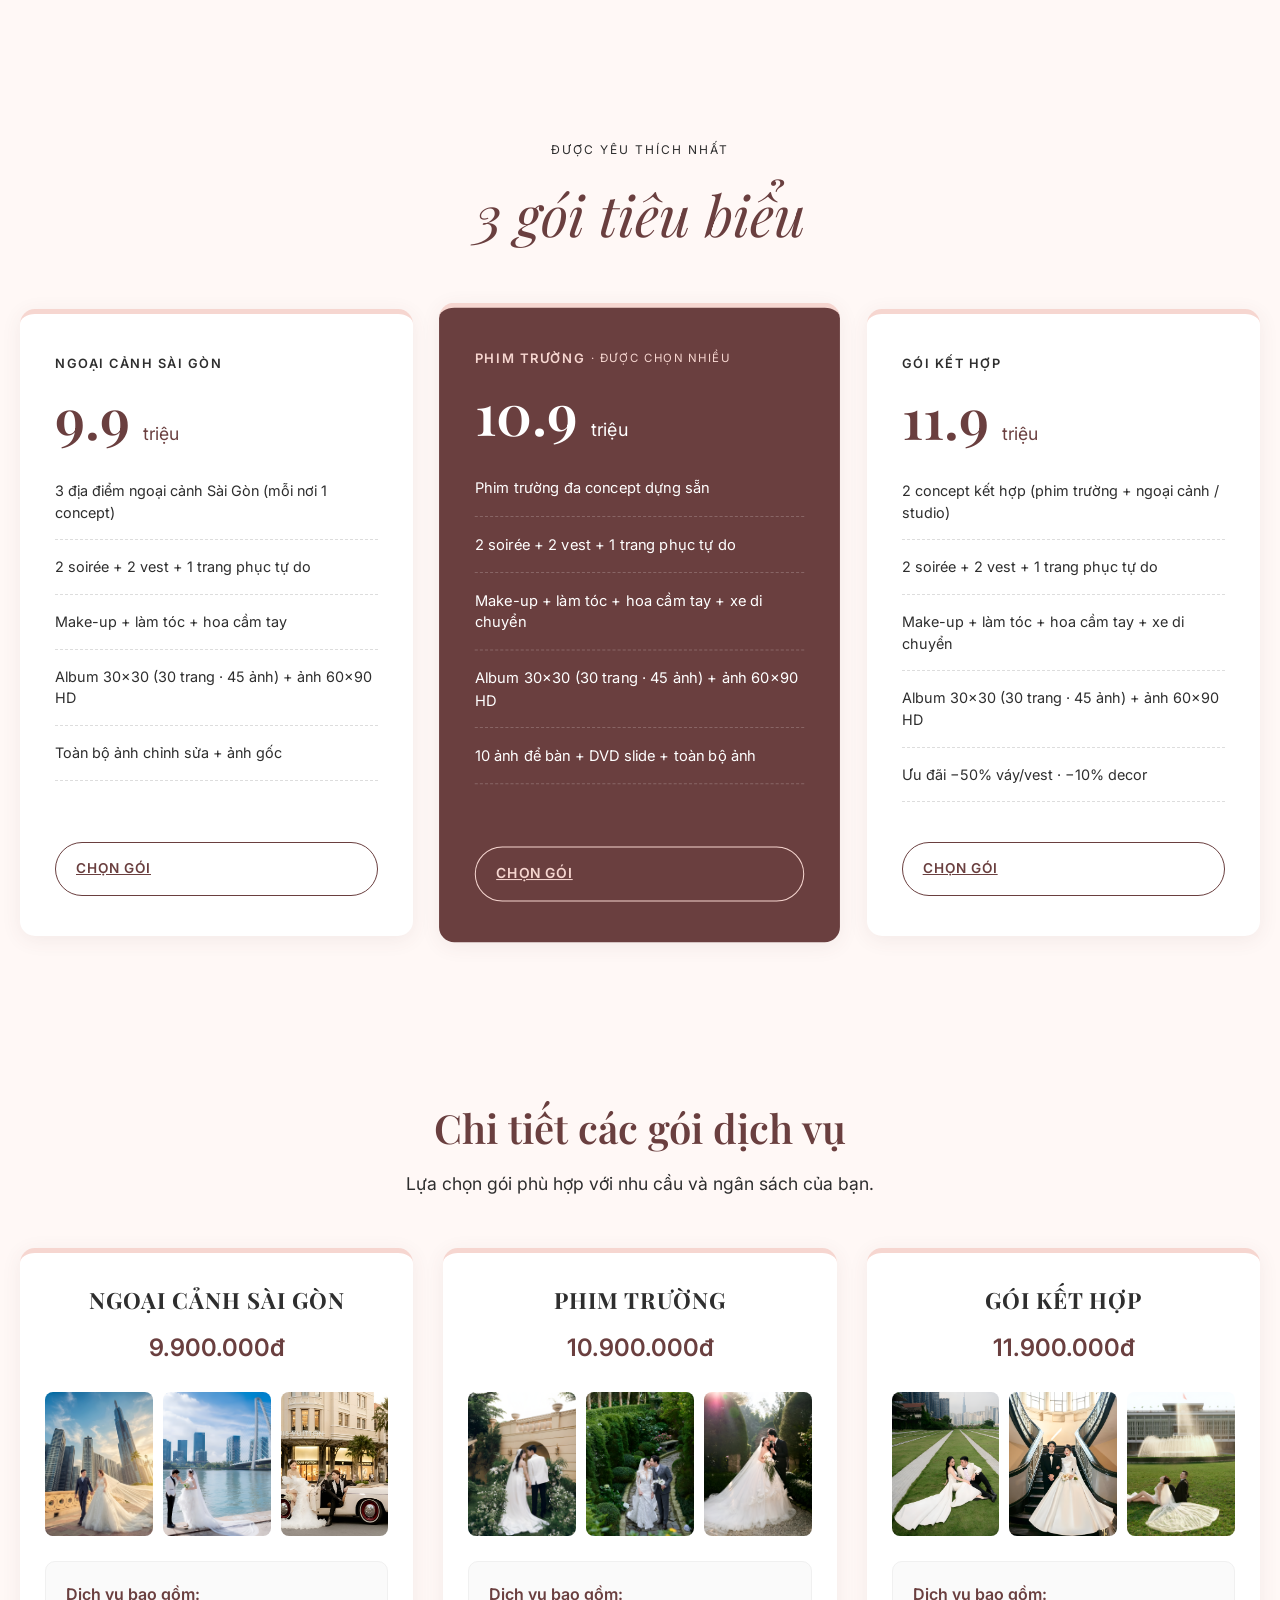
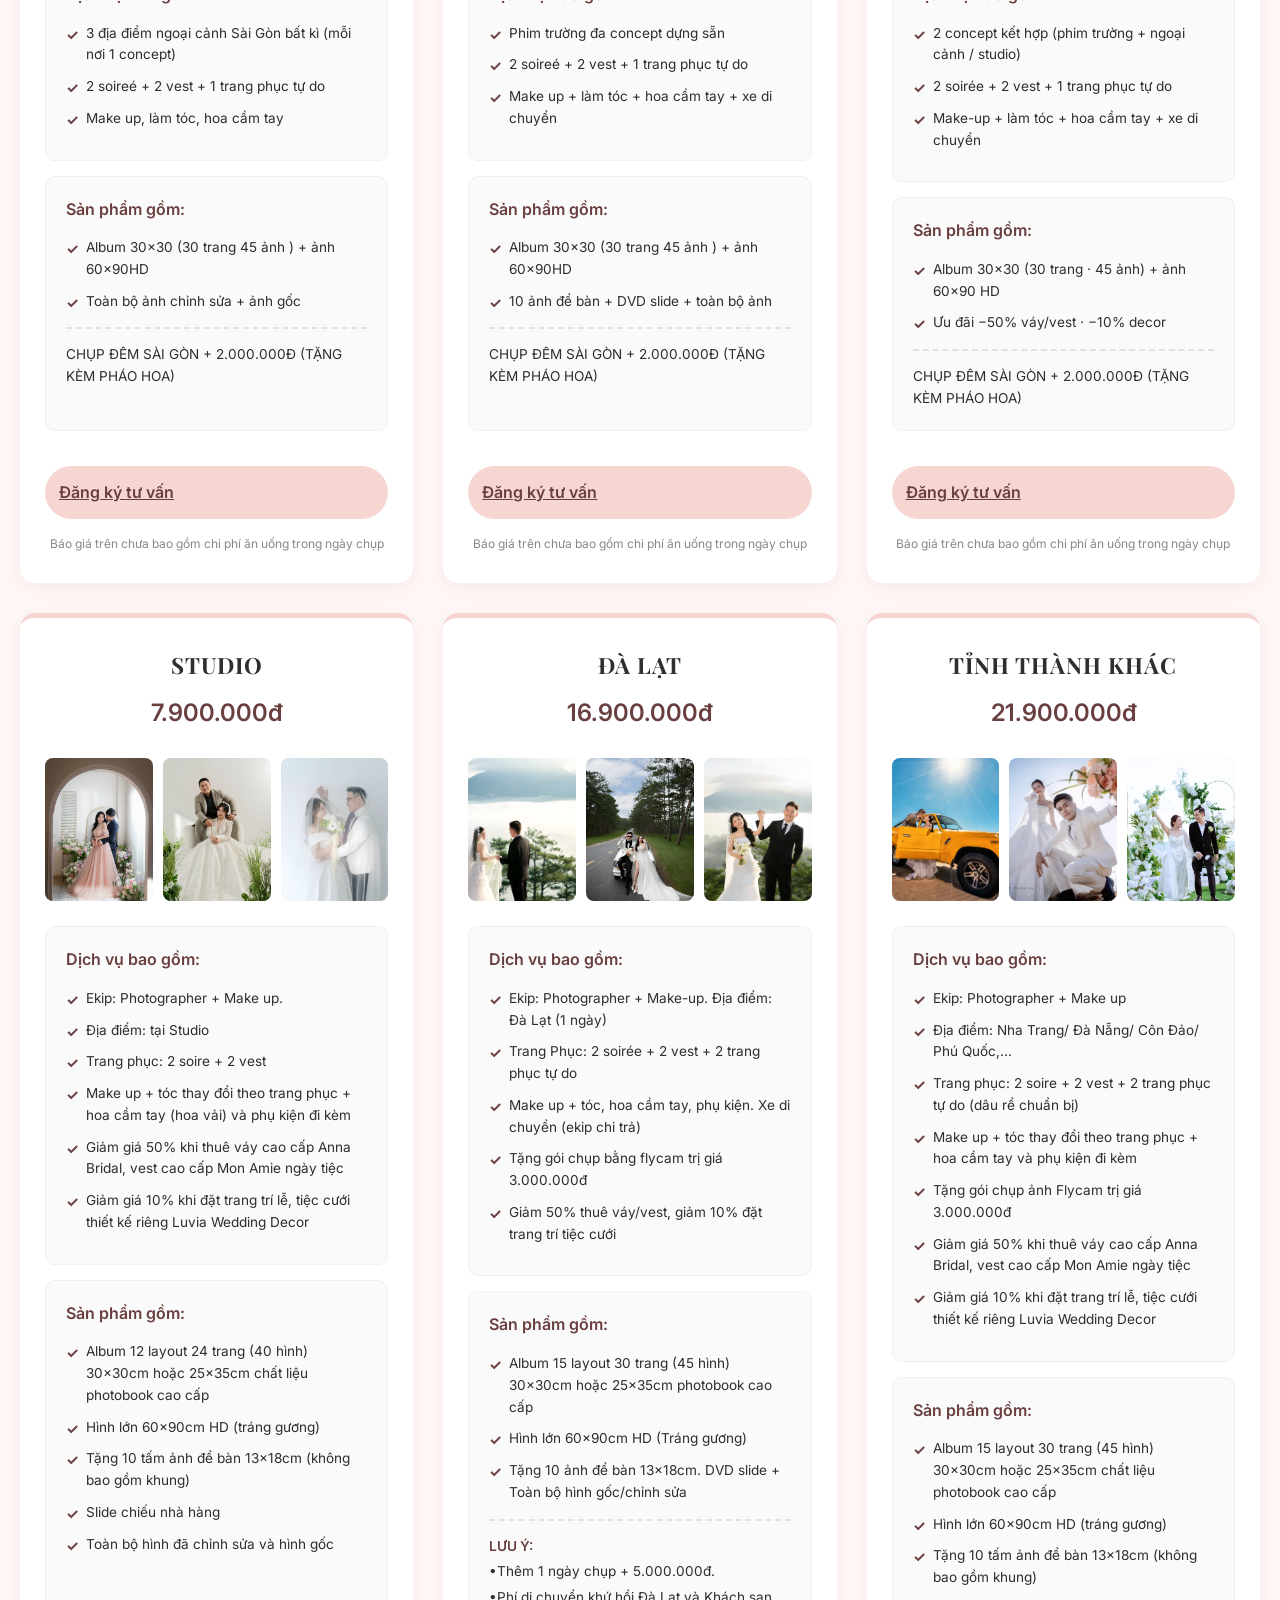
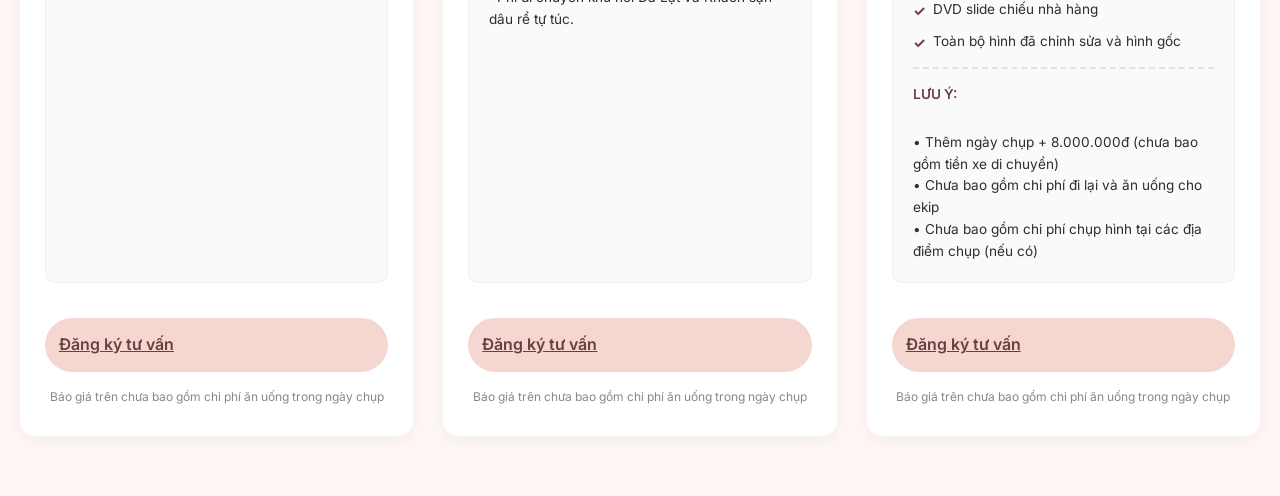
==== dich-vu.html @ a13f45d0 "chore: init project structure and services page" ====
<!DOCTYPE html>
<html lang="vi">
<head>
    <meta charset="UTF-8">
    <meta name="viewport" content="width=device-width, initial-scale=1.0">
    <title>Bảng Giá - LoveFrame Studio</title>
    <link rel="stylesheet" href="css/common.css">
    <link rel="stylesheet" href="css/services.css">
    <link rel="preconnect" href="https://fonts.googleapis.com">
    <link rel="preconnect" href="https://fonts.gstatic.com" crossorigin>
    <link href="https://fonts.googleapis.com/css2?family=Playfair+Display:ital,wght@0,400;0,600;0,700;1,400&family=Inter:wght@300;400;500;600&display=swap" rel="stylesheet">
</head>
<body>
    <!--Thành viên 1 làm ở đây-->
    <section class="featured-1">
        <div class="container">
            <div class="featured-2">
                <span class="top-subtitle">ĐƯỢC YÊU THÍCH NHẤT</span>
                <h2 class="featured-3">3 gói tiêu biểu</h2>
            </div>
            <div class="featured-4">
                <div class="feature-6">
                    <h3 class="card-1">NGOẠI CẢNH SÀI GÒN</h3>
                    <div class="price-large">9.9 <span>triệu</span></div>
                    <ul class="feature-5">
                        <li>3 địa điểm ngoại cảnh Sài Gòn (mỗi nơi 1 concept)</li>
                        <li>2 soirée + 2 vest + 1 trang phục tự do</li>
                        <li>Make-up + làm tóc + hoa cầm tay</li>
                        <li>Album 30×30 (30 trang · 45 ảnh) + ảnh 60×90 HD</li>
                        <li>Toàn bộ ảnh chỉnh sửa + ảnh gốc</li>
                    </ul>
                    <a href="lien-he.html" class="btn-outline">CHỌN GÓI</a>
                </div>
                <div class="feature-6 highlight-card">
                    <h3 class="card-1">PHIM TRƯỜNG <span class="badge">· ĐƯỢC CHỌN NHIỀU</span></h3>
                    <div class="price-large">10.9 <span>triệu</span></div>
                    <ul class="feature-5">
                        <li>Phim trường đa concept dựng sẵn</li>
                        <li>2 soirée + 2 vest + 1 trang phục tự do</li>
                        <li>Make-up + làm tóc + hoa cầm tay + xe di chuyển</li>
                        <li>Album 30×30 (30 trang · 45 ảnh) + ảnh 60×90 HD</li>
                        <li>10 ảnh để bàn + DVD slide + toàn bộ ảnh</li>
                    </ul>
                    <a href="lien-he.html" class="btn-outline">CHỌN GÓI</a>
                </div>
                <div class="feature-6">
                    <h3 class="card-1">GÓI KẾT HỢP</h3>
                    <div class="price-large">11.9 <span>triệu</span></div>
                    <ul class="feature-5">
                        <li>2 concept kết hợp (phim trường + ngoại cảnh / studio)</li>
                        <li>2 soirée + 2 vest + 1 trang phục tự do</li>
                        <li>Make-up + làm tóc + hoa cầm tay + xe di chuyển</li>
                        <li>Album 30×30 (30 trang · 45 ảnh) + ảnh 60×90 HD</li>
                        <li>Ưu đãi −50% váy/vest · −10% decor</li>
                    </ul>
                    <a href="lien-he.html" class="btn-outline">CHỌN GÓI</a>
                </div>
            </div>
        </div>
    </section>
    <section class="pricing-section">
        <div class="container">
            <h1 class="main-title">Chi tiết các gói dịch vụ</h1>
            <p class="subtitle">Lựa chọn gói phù hợp với nhu cầu và ngân sách của bạn.</p>
            <div class="pricing-grid">
                <div class="pricing-card">
                    <div class="card-header">
                        <h2>NGOẠI CẢNH SÀI GÒN</h2>
                        <div class="price">9.900.000đ</div>
                    </div>
                    <div class="image-1">
                        <div class="image-2">
                            <img src="./images/wedding_1.jpg" alt="Ngoai canh 1">
                        </div>
                        <div class="image-2">
                            <img src="./images/wedding_2.png" alt="Ngoai canh 2">
                        </div>
                        <div class="image-2">
                            <img src="./images/wedding_3.jpg" alt="Ngoai canh 3">
                        </div>
                    </div>
                    <div class="service-box">
                        <h3>Dịch vụ bao gồm:</h3>
                        <ul>
                            <li>3 địa điểm ngoại cảnh Sài Gòn bất kì (mỗi nơi 1 concept)</li>
                            <li>2 soireé + 2 vest + 1 trang phục tự do</li>
                            <li>Make up, làm tóc, hoa cầm tay</li>
                        </ul>
                    </div>
                    <div class="product-box">
                        <h3>Sản phẩm gồm:</h3>
                        <ul>
                            <li>Album 30x30 (30 trang 45 ảnh ) + ảnh 60x90HD</li>
                            <li>Toàn bộ ảnh chỉnh sửa + ảnh gốc</li>
                        </ul>
                        <div class="extra-note">CHỤP ĐÊM SÀI GÒN + 2.000.000Đ (TẶNG KÈM PHÁO HOA)</div>
                    </div>
                    <a href="lien-he.html" class="btn-primary">Đăng ký tư vấn</a>
                    <div class="footer-note">Báo giá trên chưa bao gồm chi phí ăn uống trong ngày chụp</div>
                </div>
                <div class="pricing-card">
                    <div class="card-header">
                        <h2>PHIM TRƯỜNG</h2>
                        <div class="price">10.900.000đ</div>
                    </div>
                    <div class="image-1">
                        <div class="image-2">
                            <img src="./images/wedding_4.png">
                        </div>
                        <div class="image-2">
                            <img src="./images/wedding_5.png">
                        </div>
                        <div class="image-2">
                            <img src="./images/wedding_6.png">
                        </div>
                    </div>
                    <div class="service-box">
                        <h3>Dịch vụ bao gồm:</h3>
                        <ul>
                            <li>Phim trường đa concept dựng sẵn</li>
                            <li>2 soireé + 2 vest + 1 trang phục tự do</li>
                            <li>Make up + làm tóc + hoa cầm tay + xe di chuyển</li>
                        </ul>
                    </div>
                    <div class="product-box">
                        <h3>Sản phẩm gồm:</h3>
                        <ul>
                            <li>Album 30x30 (30 trang 45 ảnh ) + ảnh 60x90HD</li>
                            <li>10 ảnh để bàn + DVD slide + toàn bộ ảnh</li>
                        </ul>
                        <div class="extra-note">CHỤP ĐÊM SÀI GÒN + 2.000.000Đ (TẶNG KÈM PHÁO HOA)</div>
                    </div>
                    <a href="lien-he.html" class="btn-primary">Đăng ký tư vấn</a>
                    <div class="footer-note">Báo giá trên chưa bao gồm chi phí ăn uống trong ngày chụp</div>
                </div>
                <div class="pricing-card">
                    <div class="card-header">
                        <h2>GÓI KẾT HỢP</h2>
                        <div class="price">11.900.000đ</div>
                    </div>
                    <div class="image-1">
                        <div class="image-2">
                            <img src="./images/wedding_7.png">
                        </div>
                        <div class="image-2">
                            <img src="./images/wedding_8.png">
                        </div>
                        <div class="image-2">
                            <img src="./images/wedding_9.png">
                        </div>
                    </div>
                    <div class="service-box">
                        <h3>Dịch vụ bao gồm:</h3>
                        <ul>
                            <li>2 concept kết hợp (phim trường + ngoại cảnh / studio)</li>
                            <li>2 soirée + 2 vest + 1 trang phục tự do</li>
                            <li>Make-up + làm tóc + hoa cầm tay + xe di chuyển</li>
                        </ul>
                    </div>
                    <div class="product-box">
                        <h3>Sản phẩm gồm:</h3>
                        <ul>
                            <li>Album 30×30 (30 trang · 45 ảnh) + ảnh 60×90 HD</li>
                            <li>Ưu đãi −50% váy/vest · −10% decor</li>
                        </ul>
                        <div class="extra-note">CHỤP ĐÊM SÀI GÒN + 2.000.000Đ (TẶNG KÈM PHÁO HOA)</div>
                    </div>
                    
                    <a href="lien-he.html" class="btn-primary">Đăng ký tư vấn</a>
                    <div class="footer-note">Báo giá trên chưa bao gồm chi phí ăn uống trong ngày chụp</div>
                </div>
                <div class="pricing-card">
                    <div class="card-header">
                        <h2>STUDIO</h2>
                        <div class="price">7.900.000đ</div>
                    </div>
                    <div class="image-1">
                        <div class="image-2">
                            <img src="./images/wedding_10.png">
                        </div>
                        <div class="image-2">
                            <img src="./images/wedding_11.png">
                        </div>
                        <div class="image-2">
                            <img src="./images/wedding_12.png">
                        </div>
                    </div>
                    <div class="service-box">
                        <h3>Dịch vụ bao gồm:</h3>
                        <ul>
                            <li>Ekip: Photographer + Make up.</li>
                            <li>Địa điểm: tại Studio</li>
                            <li>Trang phục: 2 soire + 2 vest</li>
                            <li>Make up + tóc thay đổi theo trang phục + hoa cầm tay (hoa vải) và phụ kiện đi kèm</li>
                            <li>Giảm giá 50% khi thuê váy cao cấp Anna Bridal, vest cao cấp Mon Amie ngày tiệc</li>
                            <li>Giảm giá 10% khi đặt trang trí lễ, tiệc cưới thiết kế riêng Luvia Wedding Decor</li>
                        </ul>
                    </div>
                    <div class="product-box">
                        <h3>Sản phẩm gồm:</h3>
                        <ul>
                            <li>Album 12 layout 24 trang (40 hình) 30x30cm hoặc 25x35cm chất liệu photobook cao cấp</li>
                            <li>Hình lớn 60x90cm HD (tráng gương)</li>
                            <li>Tặng 10 tấm ảnh để bàn 13x18cm (không bao gồm khung)</li>
                            <li>Slide chiếu nhà hàng</li>
                            <li>Toàn bộ hình đã chỉnh sửa và hình gốc</li>
                        </ul>
                    </div>
                    <a href="lien-he.html" class="btn-primary">Đăng ký tư vấn</a>
                    <div class="footer-note">Báo giá trên chưa bao gồm chi phí ăn uống trong ngày chụp</div>
                </div>
                <div class="pricing-card">
                    <div class="card-header">
                        <h2>ĐÀ LẠT</h2>
                        <div class="price">16.900.000đ</div>
                    </div>
                    <div class="image-1">
                        <div class="image-2">
                            <img src="./images/wedding_13.png">
                        </div>
                        <div class="image-2">
                            <img src="./images/wedding_14.png">
                        </div>
                        <div class="image-2">
                            <img src="./images/wedding_15.png">
                        </div>
                    </div>
                    <div class="service-box">
                        <h3>Dịch vụ bao gồm:</h3>
                        <ul>
                            <li>Ekip: Photographer + Make-up. Địa điểm: Đà Lạt (1 ngày)</li>
                            <li>Trang Phục: 2 soirée + 2 vest + 2 trang phục tự do</li>
                            <li>Make up + tóc, hoa cầm tay, phụ kiện. Xe di chuyển (ekip chi trả)</li>
                            <li>Tặng gói chụp bằng flycam trị giá 3.000.000đ</li>
                            <li>Giảm 50% thuê váy/vest, giảm 10% đặt trang trí tiệc cưới</li>
                        </ul>
                    </div>
                    <div class="product-box">
                        <h3>Sản phẩm gồm:</h3>
                        <ul>
                            <li>Album 15 layout 30 trang (45 hình) 30x30cm hoặc 25x35cm photobook cao cấp</li>
                            <li>Hình lớn 60x90cm HD (Tráng gương)</li>
                            <li>Tặng 10 ảnh để bàn 13x18cm. DVD slide + Toàn bộ hình gốc/chỉnh sửa</li>
                        </ul>
                        <div class="extra-note">  
                            <strong>LƯU Ý:</strong>
                            <span>•Thêm 1 ngày chụp + 5.000.000đ.</span>
                            <span>•Phí di chuyển khứ hồi Đà Lạt và Khách sạn dâu rể tự túc.</span>
                        </div>
                    </div>
                    <a href="lien-he.html" class="btn-primary">Đăng ký tư vấn</a>
                    <div class="footer-note">Báo giá trên chưa bao gồm chi phí ăn uống trong ngày chụp</div>
                </div>
                <div class="pricing-card">
                    <div class="card-header">
                        <h2>TỈNH THÀNH KHÁC</h2>
                        <div class="price">21.900.000đ</div>
                    </div>
                    <div class="image-1">
                        <div class="image-2">
                            <img src="./images/wedding_16.jpg">
                        </div>
                        <div class="image-2">
                            <img src="./images/wedding_18.jpg">
                        </div>
                        <div class="image-2">
                            <img src="./images/wedding_17.jpg">
                        </div>
                    </div>
                    <div class="service-box">
                        <h3>Dịch vụ bao gồm:</h3>
                        <ul>
                            <li>Ekip: Photographer + Make up</li>
                            <li>Địa điểm: Nha Trang/ Đà Nẵng/ Côn Đảo/ Phú Quốc,...</li>
                            <li>Trang phục: 2 soire + 2 vest + 2 trang phục tự do (dâu rể chuẩn bị)</li>
                            <li>Make up + tóc thay đổi theo trang phục + hoa cầm tay và phụ kiện đi kèm</li>
                            <li>Tặng gói chụp ảnh Flycam trị giá 3.000.000đ</li>
                            <li>Giảm giá 50% khi thuê váy cao cấp Anna Bridal, vest cao cấp Mon Amie ngày tiệc</li>
                            <li>Giảm giá 10% khi đặt trang trí lễ, tiệc cưới thiết kế riêng Luvia Wedding Decor</li>
                        </ul>
                    </div>
                    <div class="product-box">
                        <h3>Sản phẩm gồm:</h3>
                        <ul>
                            <li>Album 15 layout 30 trang (45 hình) 30x30cm hoặc 25x35cm chất liệu photobook cao cấp</li>
                            <li>Hình lớn 60x90cm HD (tráng gương)</li>
                            <li>Tặng 10 tấm ảnh để bàn 13x18cm (không bao gồm khung)</li>
                            <li>DVD slide chiếu nhà hàng</li>
                            <li>Toàn bộ hình đã chỉnh sửa và hình gốc</li>
                        </ul>
                        <div class="extra-note">
                            <strong>LƯU Ý:</strong><br>
                            • Thêm ngày chụp + 8.000.000đ (chưa bao gồm tiền xe di chuyển)<br>
                            • Chưa bao gồm chi phí đi lại và ăn uống cho ekip<br>
                            • Chưa bao gồm chi phí chụp hình tại các địa điểm chụp (nếu có)
                        </div>
                    </div>
                    <a href="lien-he.html" class="btn-primary">Đăng ký tư vấn</a>
                    <div class="footer-note">Báo giá trên chưa bao gồm chi phí ăn uống trong ngày chụp</div>
                </div>
            </div>
        </div>
    </section>
    <!--footer-->
</body>
</html>
---- css/common.css ----
:root {
    --bg-ivory: #FFF8F6;
    --accent-blush: #F6D6D0; 
    --accent-plum: #6A3F3F;   
    --text-charcoal: #2E2E2E; 
    --card-bg: #FFFFFF;         
    --box-bg: #FAFAFA;    
}
* {
    box-sizing: border-box;
    margin: 0;
    padding: 0;
}
body {
    font-family: 'Inter', sans-serif;
    background-color: var(--bg-ivory);
    color: var(--text-charcoal);
    line-height: 1.6;
}
h1, h2, h3, h4, h5 {
    font-family: 'Playfair Display', serif;
    color: var(--accent-plum);
}
.container {
    max-width: 1300px;
    margin: 0 auto;
    padding: 60px 20px;
}
---- css/services.css ----
.main-title {
    font-size: 2.5rem;
    text-align: center;
    margin-bottom: 10px;
    font-weight: 600;
}
.subtitle {
    text-align: center;
    color: var(--text-charcoal);
    margin-bottom: 50px;
    font-size: 1.1rem;
}
.pricing-grid {
    display: grid;
    grid-template-columns: repeat(3, 1fr);
    gap: 30px;
}
.pricing-card {
    background-color: var(--card-bg);
    border-radius: 15px;
    padding: 30px 25px;
    display: flex;
    flex-direction: column;
    box-shadow: 0 4px 20px rgba(106, 63, 63, 0.08);
    border-top: 5px solid var(--accent-blush);
}
.card-header {
    text-align: center;
    margin-bottom: 25px;
}
.card-header h2 {
    font-size: 1.4rem;
    text-transform: uppercase;
    letter-spacing: 1px;
    margin-bottom: 10px;
    color: var(--text-charcoal);
}
.card-header .price {
    font-family: 'Inter', sans-serif;
    font-size: 1.5rem;
    font-weight: 600;
    color: var(--accent-plum);
}
.image-1
 {
    display: flex;
    gap: 10px;
    margin-bottom: 25px;
    justify-content: center;
}
.image-2 {
    flex: 1;
    aspect-ratio: 3/4;
    background-color: #EFEFEF;
    border-radius: 8px;
    overflow: hidden;
    display: flex;
    align-items: center;
    justify-content: center;
}
.image-2 img {
    width: 100%;
    height: 100%;
    object-fit: cover;
    display: block;
}
.service-box, .product-box {
    background-color: var(--box-bg);
    border-radius: 10px;
    padding: 20px;
    margin-bottom: 15px;
    flex-grow: 0;
    border: 1px solid #f0f0f0;
}
.product-box {
    flex-grow: 1;
}
.service-box h3, .product-box h3 {
    font-family: 'Inter', sans-serif;
    font-size: 1rem;
    font-weight: 600;
    margin-bottom: 15px;
    color: var(--accent-plum);
}
.service-box ul, .product-box ul {
    list-style: none;
    padding-left: 0;
}
.service-box ul li, .product-box ul li {
    position: relative;
    padding-left: 20px;
    font-size: 0.85rem;
    margin-bottom: 10px;
    color: var(--text-charcoal);
}
.service-box ul li::before, .product-box ul li::before {
    content: "✓"; 
    position: absolute;
    left: 0;
    color: var(--accent-plum);
    font-weight: bold;
    font-size: 0.9rem;
}
.extra-note {
    font-size: 0.85rem;
    text-align: left;
    margin-top: 15px;
    padding-top: 15px;
    border-top: 2px dashed #E8E0DF;
    color: var(--text-charcoal);
    line-height: 1.6;
    display: flex;
    flex-direction: column;
    gap: 4px;
}
.extra-note strong, .extra-note b {
    color: var(--accent-plum);
    font-weight: 600;
}
.btn-primary {
    display: block;
    width: 100%;
    padding: 14px;
    background-color: var(--accent-blush);
    color: var(--accent-plum);
    border: none;
    border-radius: 30px;
    font-family: 'Inter', sans-serif;
    font-size: 1rem;
    font-weight: 600;
    cursor: pointer;
    transition: all 0.3s ease;
    margin-top: 20px;
    margin-bottom: 15px;
}
.btn-primary:hover {
    background-color: var(--accent-plum);
    color: #fff;
}
.footer-note {
    font-size: 0.75rem;
    text-align: center;
    color: #888;
}
.featured-1 {
    background-color: var(--bg-ivory);
    padding: 80px 0 40px;
}
.featured-2 {
    margin-bottom: 50px;
    text-align: center;
}
.top-subtitle {
    font-size: 0.75rem;
    letter-spacing: 2px;
    color: var(--text-charcoal);
    text-transform: uppercase;
    display: block;
    margin-bottom: 10px;
}
.featured-3 {
    font-family: 'Playfair Display', serif;
    font-size: 3.5rem;
    font-style: italic;
    font-weight: 400;
    color: var(--accent-plum);
    margin: 0;
}
.featured-4 {
    display: grid;
    grid-template-columns: repeat(3, 1fr);
    gap: 30px;
}
.feature-6 {
    background-color: var(--card-bg);
    border-radius: 15px;
    padding: 40px 35px;
    display: flex;
    flex-direction: column;
    box-shadow: 0 4px 20px rgba(106, 63, 63, 0.08);
    border-top: 5px solid var(--accent-blush);
}
.feature-6.highlight-card {
    background-color: var(--accent-plum); 
    color: #FFFFFF;
    border-top: 5px solid var(--accent-blush);
    transform: scale(1.02);
}
.card-1 {
    font-family: 'Inter', sans-serif;
    font-size: 0.8rem;
    text-transform: uppercase;
    letter-spacing: 1.5px;
    color: var(--text-charcoal);
    font-weight: 600;
    margin-bottom: 15px;
    display: flex;
    align-items: center;
}
.highlight-card .card-1 {
    color: var(--accent-blush);
}
.badge {
    font-size: 0.7rem;
    font-weight: 400;
    margin-left: 5px;
}
.price-large {
    font-family: 'Playfair Display', serif;
    font-size: 3.5rem;
    font-weight: 600;
    line-height: 1;
    margin-bottom: 35px;
    color: var(--accent-plum);
}
.highlight-card .price-large {
    color: #FFFFFF;
}
.price-large span {
    font-family: 'Inter', sans-serif;
    font-size: 1.1rem;
    font-weight: 400;
}
.feature-5 {
    list-style: none;
    padding: 0;
    margin: 0 0 40px 0;
    flex-grow: 1;
}
.feature-5 li {
    font-size: 0.9rem;
    padding: 16px 0;
    border-bottom: 1px dashed #ddd;
    color: var(--text-charcoal);
    line-height: 1.5;
}
.feature-5 li:first-child {
    padding-top: 0;
}
.highlight-card .feature-5 li {
    border-bottom: 1px dashed rgba(255, 255, 255, 0.2);
    color: #FFFFFF;
}
.btn-outline {
    background: transparent;
    border: 1px solid var(--accent-plum);
    color: var(--accent-plum);
    padding: 15px 20px;
    border-radius: 40px;
    font-family: 'Inter', sans-serif;
    font-size: 0.85rem;
    font-weight: 600;
    letter-spacing: 1px;
    cursor: pointer;
    transition: all 0.3s ease;
    text-transform: uppercase;
    margin-top: auto;
    width: 100%;
}
.btn-outline:hover {
    background-color: var(--accent-plum);
    color: #FFFFFF;
}
.highlight-card .btn-outline {
    border-color: var(--accent-blush);
    color: var(--accent-blush);
}
.highlight-card .btn-outline:hover {
    background-color: var(--accent-blush);
    color: var(--accent-plum);
}
@media (max-width: 768px) {
    .featured-4, .pricing-grid {
        grid-template-columns: 1fr;
    }
}
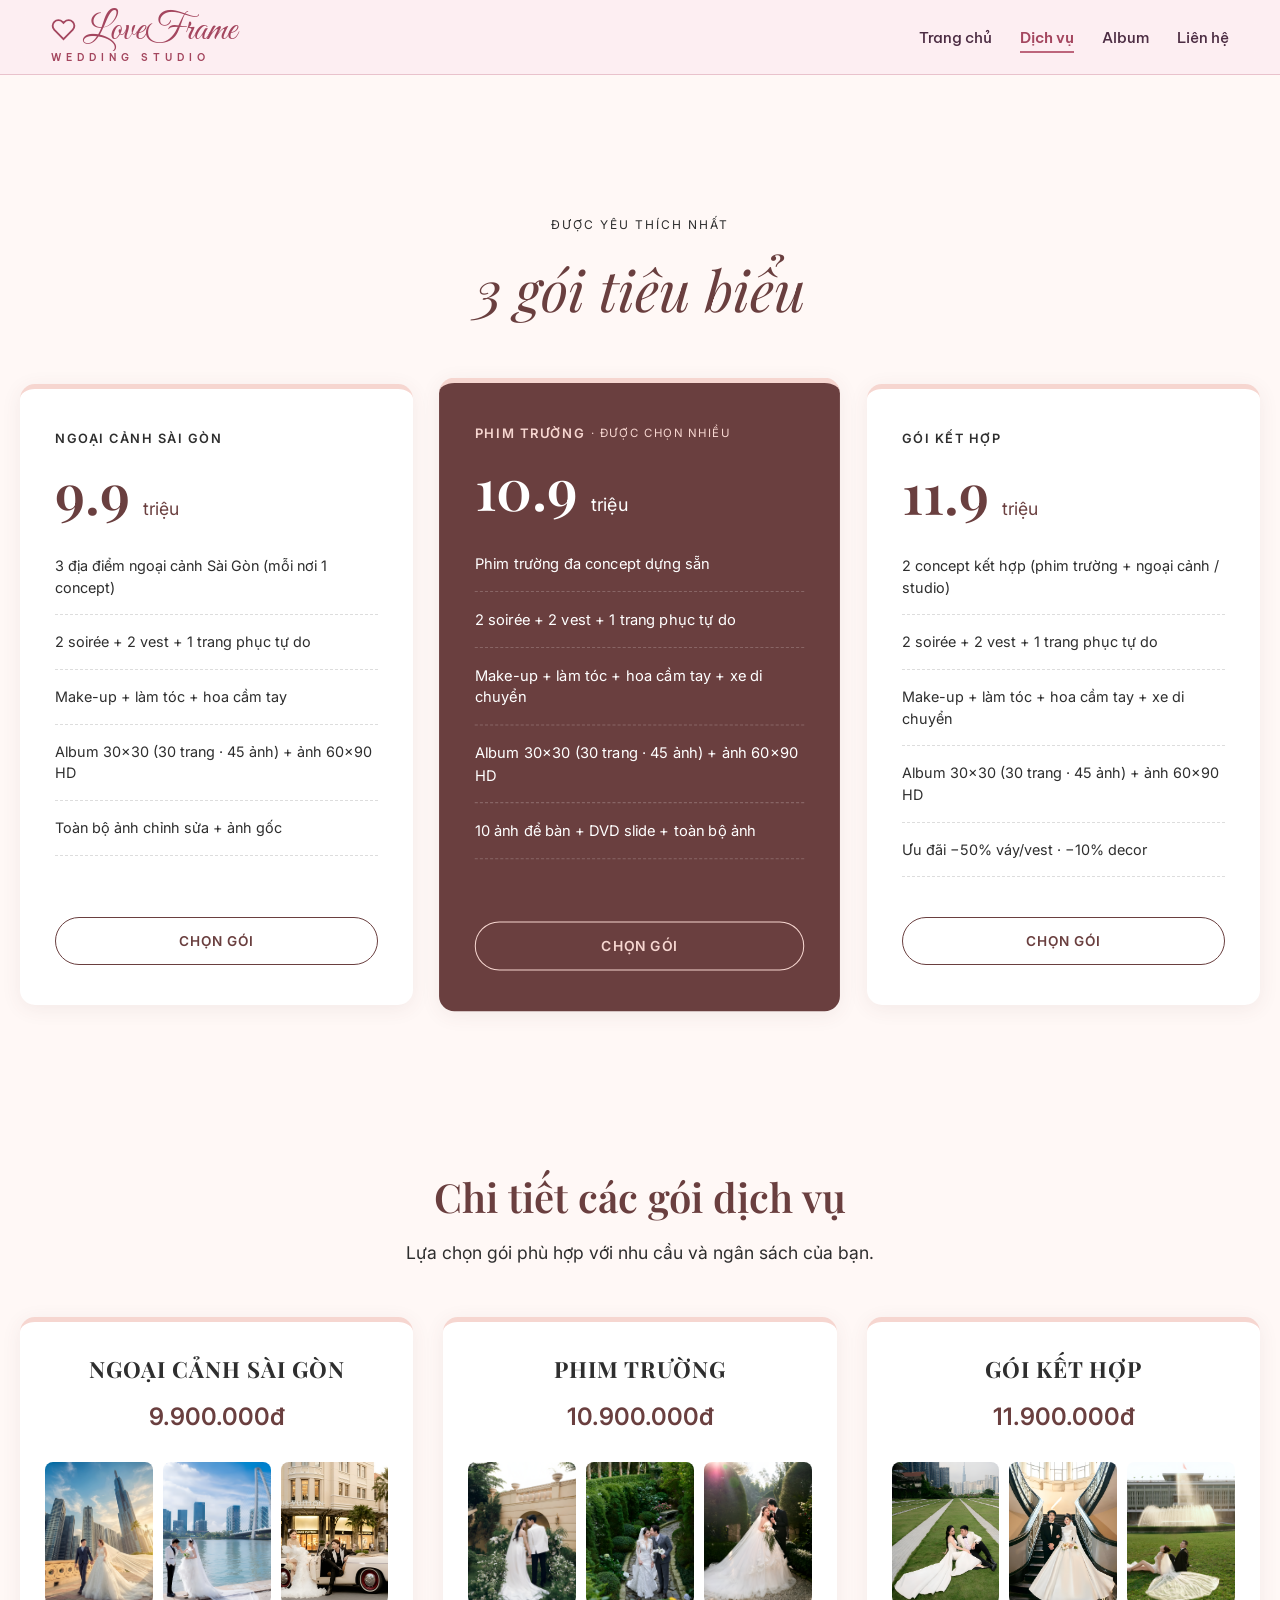
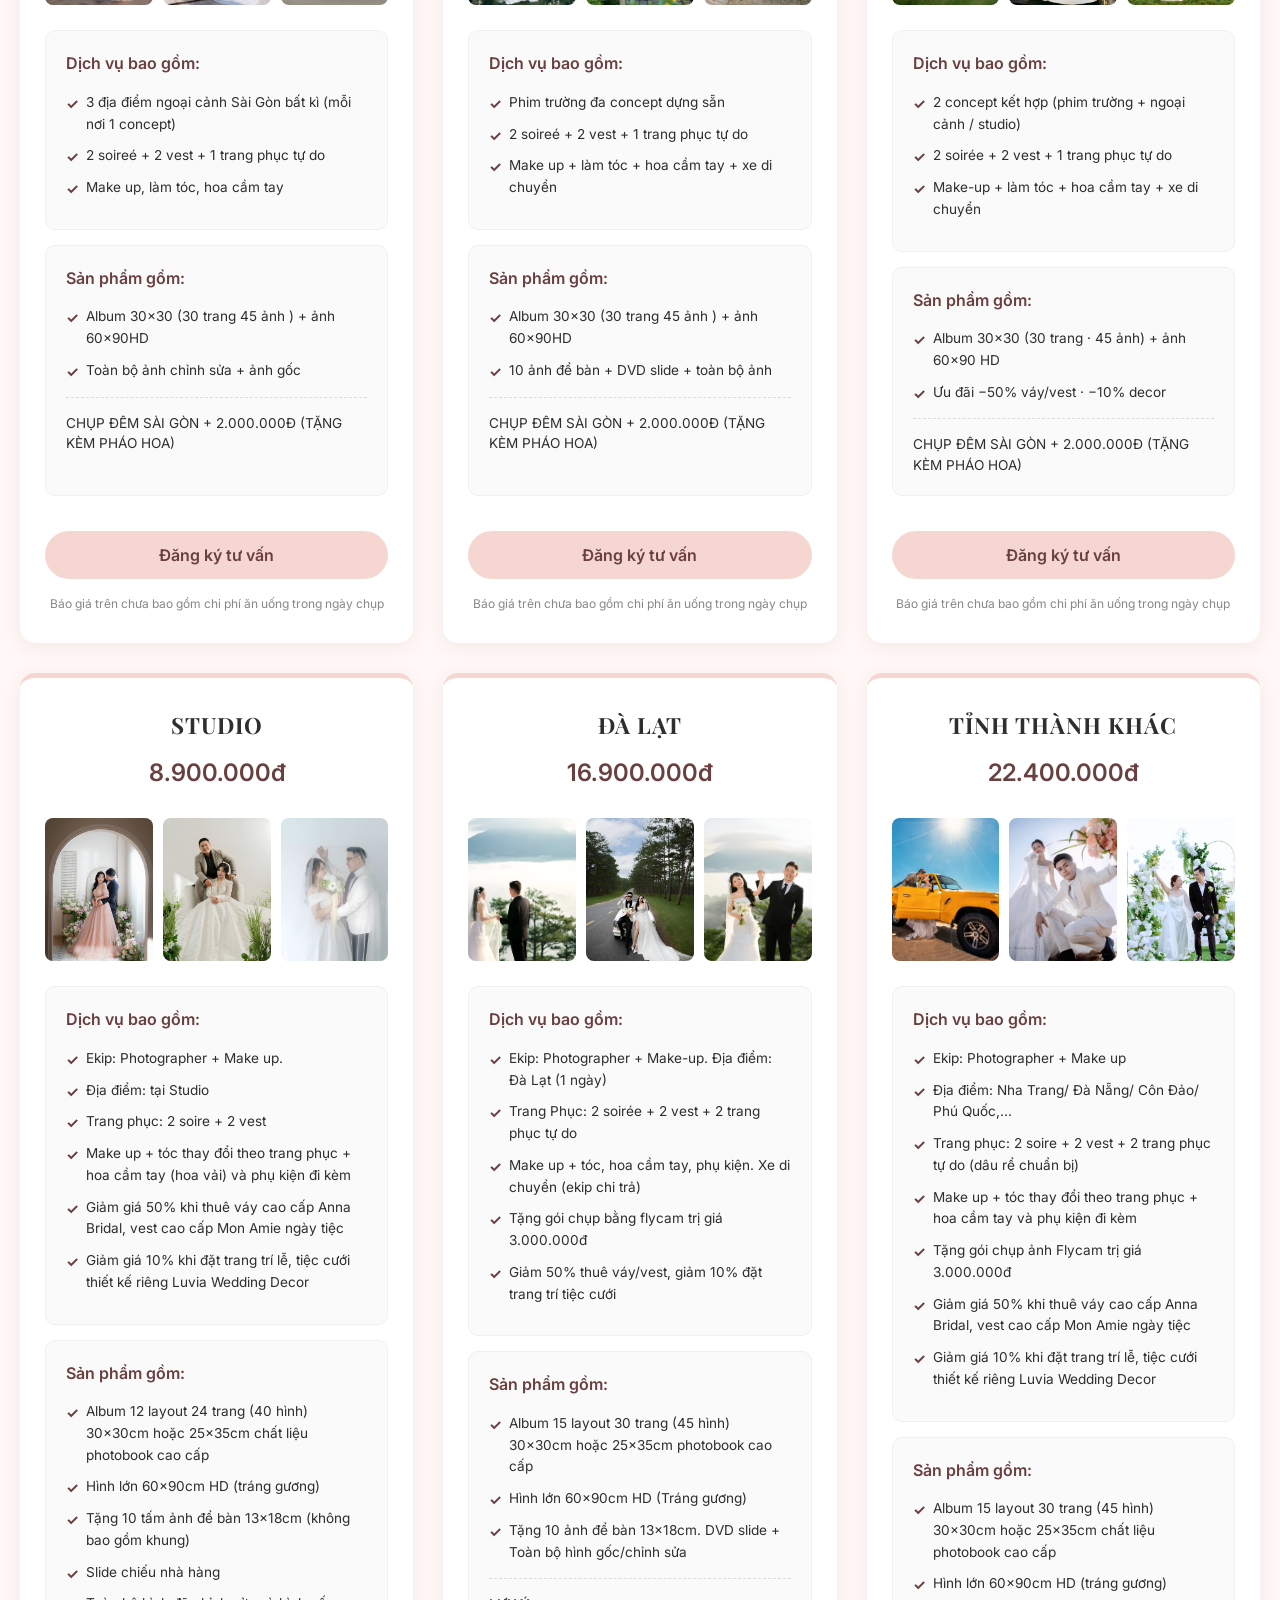
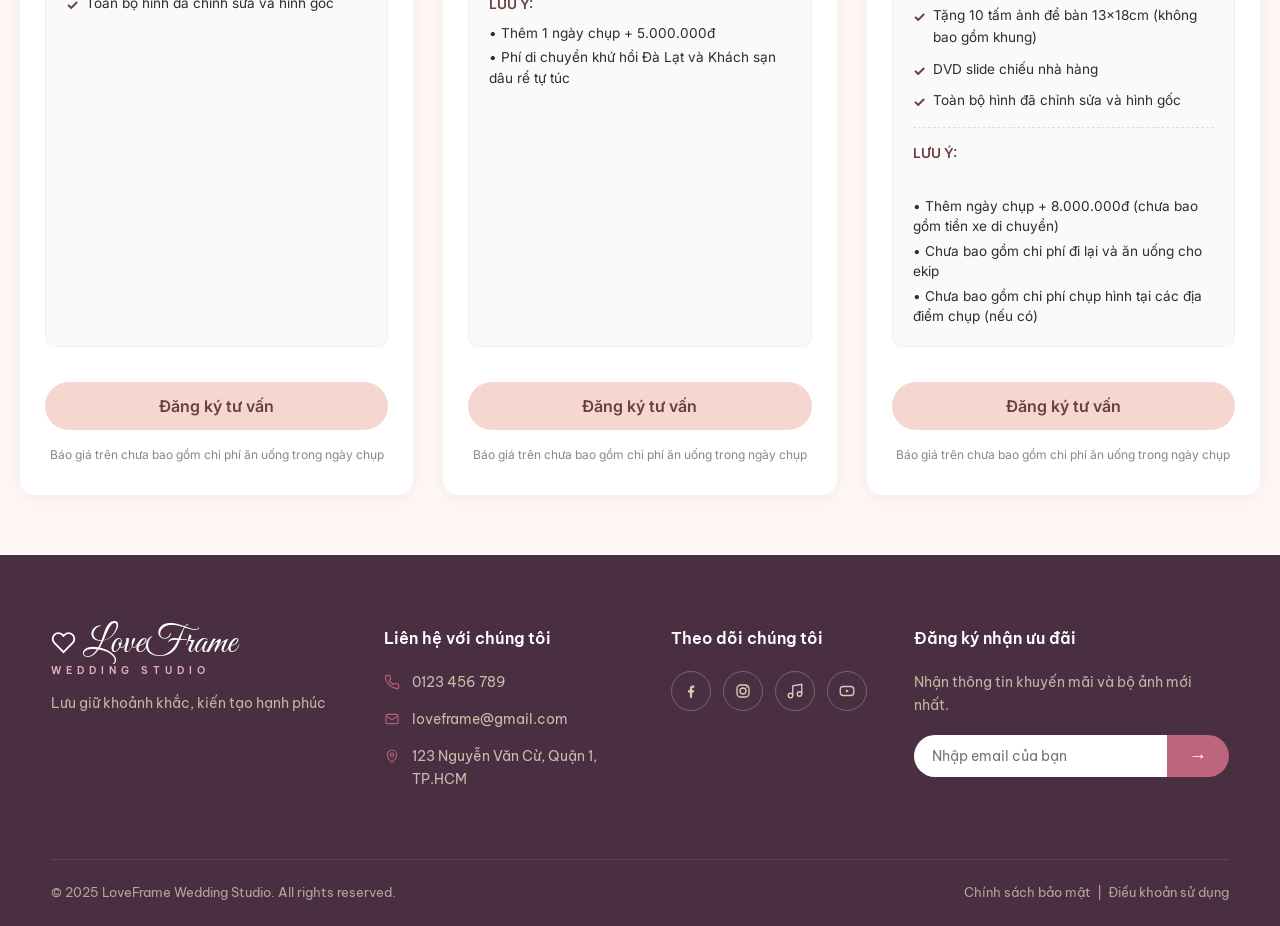
==== commit 48852f84: "feat: merge all pages and add homepage" ====
--- a/dich-vu.html
+++ b/dich-vu.html
@@ -1,306 +1,363 @@
 <!DOCTYPE html>
 <html lang="vi">
 <head>
-    <meta charset="UTF-8">
-    <meta name="viewport" content="width=device-width, initial-scale=1.0">
-    <title>Bảng Giá - LoveFrame Studio</title>
-    <link rel="stylesheet" href="css/common.css">
-    <link rel="stylesheet" href="css/services.css">
-    <link rel="preconnect" href="https://fonts.googleapis.com">
-    <link rel="preconnect" href="https://fonts.gstatic.com" crossorigin>
-    <link href="https://fonts.googleapis.com/css2?family=Playfair+Display:ital,wght@0,400;0,600;0,700;1,400&family=Inter:wght@300;400;500;600&display=swap" rel="stylesheet">
+<meta charset="UTF-8">
+<meta name="viewport" content="width=device-width, initial-scale=1.0">
+<title>Dịch vụ &amp; Bảng giá | LoveFrame Wedding Studio</title>
+<meta name="description" content="Bảng giá các gói chụp ảnh cưới LoveFrame: Studio, Ngoại cảnh Sài Gòn, Phim trường, Kết hợp, Đà Lạt và tỉnh thành khác.">
+<link rel="preconnect" href="https://fonts.googleapis.com">
+<link rel="preconnect" href="https://fonts.gstatic.com" crossorigin>
+<link href="https://fonts.googleapis.com/css2?family=Great+Vibes&family=Playfair+Display:ital,wght@0,400;0,500;0,600;0,700;1,400;1,500&family=Be+Vietnam+Pro:wght@400;500;600;700&family=Inter:wght@300;400;500;600&display=swap" rel="stylesheet">
+<link rel="stylesheet" href="css/common.css">
+<link rel="stylesheet" href="css/services.css">
 </head>
 <body>
-    <!--Thành viên 1 làm ở đây-->
-    <section class="featured-1">
-        <div class="container">
-            <div class="featured-2">
-                <span class="top-subtitle">ĐƯỢC YÊU THÍCH NHẤT</span>
-                <h2 class="featured-3">3 gói tiêu biểu</h2>
-            </div>
-            <div class="featured-4">
-                <div class="feature-6">
-                    <h3 class="card-1">NGOẠI CẢNH SÀI GÒN</h3>
-                    <div class="price-large">9.9 <span>triệu</span></div>
-                    <ul class="feature-5">
-                        <li>3 địa điểm ngoại cảnh Sài Gòn (mỗi nơi 1 concept)</li>
-                        <li>2 soirée + 2 vest + 1 trang phục tự do</li>
-                        <li>Make-up + làm tóc + hoa cầm tay</li>
-                        <li>Album 30×30 (30 trang · 45 ảnh) + ảnh 60×90 HD</li>
-                        <li>Toàn bộ ảnh chỉnh sửa + ảnh gốc</li>
-                    </ul>
-                    <a href="lien-he.html" class="btn-outline">CHỌN GÓI</a>
+<header class="site-header">
+  <div class="container nav-inner">
+    <a href="index.html" class="logo"><svg width="25" height="25" viewBox="0 0 24 24" fill="none" stroke="currentColor" stroke-width="1.8" style="display: inline-block; vertical-align: -3px; margin-right: 7px;"><path d="M20.8 4.6a5.5 5.5 0 0 0-7.8 0L12 5.6l-1-1a5.5 5.5 0 0 0-7.8 7.8l1 1L12 21.2l7.8-7.8 1-1a5.5 5.5 0 0 0 0-7.8z"/></svg>LoveFrame<small>Wedding Studio</small></a>
+    <input type="checkbox" class="nav-toggle" id="nav-toggle">
+    <nav>
+      <ul class="menu">
+        <li><a href="index.html">Trang chủ</a></li>
+        <li><a href="dich-vu.html" class="active">Dịch vụ</a></li>
+        <li><a href="gallery.html">Album</a></li>
+        <li><a href="lien-he.html">Liên hệ</a></li>
+      </ul>
+    </nav>
+    <label class="hamburger" for="nav-toggle" aria-label="Mở menu">
+      <span></span><span></span><span></span>
+    </label>
+  </div>
+</header>
+<main class="services-page">
+    <section class="featured-packages-section">
+            <div class="sv-container">
+                <div class="featured-header">
+                    <span class="top-subtitle">ĐƯỢC YÊU THÍCH NHẤT</span>
+                    <h2 class="featured-title">3 gói tiêu biểu</h2>
                 </div>
-                <div class="feature-6 highlight-card">
-                    <h3 class="card-1">PHIM TRƯỜNG <span class="badge">· ĐƯỢC CHỌN NHIỀU</span></h3>
-                    <div class="price-large">10.9 <span>triệu</span></div>
-                    <ul class="feature-5">
-                        <li>Phim trường đa concept dựng sẵn</li>
-                        <li>2 soirée + 2 vest + 1 trang phục tự do</li>
-                        <li>Make-up + làm tóc + hoa cầm tay + xe di chuyển</li>
-                        <li>Album 30×30 (30 trang · 45 ảnh) + ảnh 60×90 HD</li>
-                        <li>10 ảnh để bàn + DVD slide + toàn bộ ảnh</li>
-                    </ul>
-                    <a href="lien-he.html" class="btn-outline">CHỌN GÓI</a>
-                </div>
-                <div class="feature-6">
-                    <h3 class="card-1">GÓI KẾT HỢP</h3>
-                    <div class="price-large">11.9 <span>triệu</span></div>
-                    <ul class="feature-5">
-                        <li>2 concept kết hợp (phim trường + ngoại cảnh / studio)</li>
-                        <li>2 soirée + 2 vest + 1 trang phục tự do</li>
-                        <li>Make-up + làm tóc + hoa cầm tay + xe di chuyển</li>
-                        <li>Album 30×30 (30 trang · 45 ảnh) + ảnh 60×90 HD</li>
-                        <li>Ưu đãi −50% váy/vest · −10% decor</li>
-                    </ul>
-                    <a href="lien-he.html" class="btn-outline">CHỌN GÓI</a>
-                </div>
-            </div>
-        </div>
-    </section>
-    <section class="pricing-section">
-        <div class="container">
-            <h1 class="main-title">Chi tiết các gói dịch vụ</h1>
-            <p class="subtitle">Lựa chọn gói phù hợp với nhu cầu và ngân sách của bạn.</p>
-            <div class="pricing-grid">
-                <div class="pricing-card">
-                    <div class="card-header">
-                        <h2>NGOẠI CẢNH SÀI GÒN</h2>
-                        <div class="price">9.900.000đ</div>
-                    </div>
-                    <div class="image-1">
-                        <div class="image-2">
-                            <img src="./images/wedding_1.jpg" alt="Ngoai canh 1">
-                        </div>
-                        <div class="image-2">
-                            <img src="./images/wedding_2.png" alt="Ngoai canh 2">
-                        </div>
-                        <div class="image-2">
-                            <img src="./images/wedding_3.jpg" alt="Ngoai canh 3">
-                        </div>
-                    </div>
-                    <div class="service-box">
-                        <h3>Dịch vụ bao gồm:</h3>
-                        <ul>
-                            <li>3 địa điểm ngoại cảnh Sài Gòn bất kì (mỗi nơi 1 concept)</li>
-                            <li>2 soireé + 2 vest + 1 trang phục tự do</li>
-                            <li>Make up, làm tóc, hoa cầm tay</li>
-                        </ul>
-                    </div>
-                    <div class="product-box">
-                        <h3>Sản phẩm gồm:</h3>
-                        <ul>
-                            <li>Album 30x30 (30 trang 45 ảnh ) + ảnh 60x90HD</li>
+                <div class="featured-grid">
+                    <div class="featured-card">
+                        <h3 class="card-title">NGOẠI CẢNH SÀI GÒN</h3>
+                        <div class="price-large">9.9 <span>triệu</span></div>
+                        <ul class="feature-list">
+                            <li>3 địa điểm ngoại cảnh Sài Gòn (mỗi nơi 1 concept)</li>
+                            <li>2 soirée + 2 vest + 1 trang phục tự do</li>
+                            <li>Make-up + làm tóc + hoa cầm tay</li>
+                            <li>Album 30×30 (30 trang · 45 ảnh) + ảnh 60×90 HD</li>
                             <li>Toàn bộ ảnh chỉnh sửa + ảnh gốc</li>
                         </ul>
-                        <div class="extra-note">CHỤP ĐÊM SÀI GÒN + 2.000.000Đ (TẶNG KÈM PHÁO HOA)</div>
-                    </div>
-                    <a href="lien-he.html" class="btn-primary">Đăng ký tư vấn</a>
-                    <div class="footer-note">Báo giá trên chưa bao gồm chi phí ăn uống trong ngày chụp</div>
-                </div>
-                <div class="pricing-card">
-                    <div class="card-header">
-                        <h2>PHIM TRƯỜNG</h2>
-                        <div class="price">10.900.000đ</div>
-                    </div>
-                    <div class="image-1">
-                        <div class="image-2">
-                            <img src="./images/wedding_4.png">
-                        </div>
-                        <div class="image-2">
-                            <img src="./images/wedding_5.png">
-                        </div>
-                        <div class="image-2">
-                            <img src="./images/wedding_6.png">
-                        </div>
-                    </div>
-                    <div class="service-box">
-                        <h3>Dịch vụ bao gồm:</h3>
-                        <ul>
+                        <a href="lien-he.html" class="sv-btn-outline">CHỌN GÓI</a>
+                    </div>
+                    <div class="featured-card highlight-card">
+                        <h3 class="card-title">PHIM TRƯỜNG <span class="badge">· ĐƯỢC CHỌN NHIỀU</span></h3>
+                        <div class="price-large">10.9 <span>triệu</span></div>
+                        <ul class="feature-list">
                             <li>Phim trường đa concept dựng sẵn</li>
-                            <li>2 soireé + 2 vest + 1 trang phục tự do</li>
-                            <li>Make up + làm tóc + hoa cầm tay + xe di chuyển</li>
-                        </ul>
-                    </div>
-                    <div class="product-box">
-                        <h3>Sản phẩm gồm:</h3>
-                        <ul>
-                            <li>Album 30x30 (30 trang 45 ảnh ) + ảnh 60x90HD</li>
+                            <li>2 soirée + 2 vest + 1 trang phục tự do</li>
+                            <li>Make-up + làm tóc + hoa cầm tay + xe di chuyển</li>
+                            <li>Album 30×30 (30 trang · 45 ảnh) + ảnh 60×90 HD</li>
                             <li>10 ảnh để bàn + DVD slide + toàn bộ ảnh</li>
                         </ul>
-                        <div class="extra-note">CHỤP ĐÊM SÀI GÒN + 2.000.000Đ (TẶNG KÈM PHÁO HOA)</div>
-                    </div>
-                    <a href="lien-he.html" class="btn-primary">Đăng ký tư vấn</a>
-                    <div class="footer-note">Báo giá trên chưa bao gồm chi phí ăn uống trong ngày chụp</div>
-                </div>
-                <div class="pricing-card">
-                    <div class="card-header">
-                        <h2>GÓI KẾT HỢP</h2>
-                        <div class="price">11.900.000đ</div>
-                    </div>
-                    <div class="image-1">
-                        <div class="image-2">
-                            <img src="./images/wedding_7.png">
-                        </div>
-                        <div class="image-2">
-                            <img src="./images/wedding_8.png">
-                        </div>
-                        <div class="image-2">
-                            <img src="./images/wedding_9.png">
-                        </div>
-                    </div>
-                    <div class="service-box">
-                        <h3>Dịch vụ bao gồm:</h3>
-                        <ul>
+                        <a href="lien-he.html" class="sv-btn-outline">CHỌN GÓI</a>
+                    </div>
+                    <div class="featured-card">
+                        <h3 class="card-title">GÓI KẾT HỢP</h3>
+                        <div class="price-large">11.9 <span>triệu</span></div>
+                        <ul class="feature-list">
                             <li>2 concept kết hợp (phim trường + ngoại cảnh / studio)</li>
                             <li>2 soirée + 2 vest + 1 trang phục tự do</li>
                             <li>Make-up + làm tóc + hoa cầm tay + xe di chuyển</li>
-                        </ul>
-                    </div>
-                    <div class="product-box">
-                        <h3>Sản phẩm gồm:</h3>
-                        <ul>
                             <li>Album 30×30 (30 trang · 45 ảnh) + ảnh 60×90 HD</li>
                             <li>Ưu đãi −50% váy/vest · −10% decor</li>
                         </ul>
-                        <div class="extra-note">CHỤP ĐÊM SÀI GÒN + 2.000.000Đ (TẶNG KÈM PHÁO HOA)</div>
-                    </div>
-                    
-                    <a href="lien-he.html" class="btn-primary">Đăng ký tư vấn</a>
-                    <div class="footer-note">Báo giá trên chưa bao gồm chi phí ăn uống trong ngày chụp</div>
-                </div>
-                <div class="pricing-card">
-                    <div class="card-header">
-                        <h2>STUDIO</h2>
-                        <div class="price">7.900.000đ</div>
-                    </div>
-                    <div class="image-1">
-                        <div class="image-2">
-                            <img src="./images/wedding_10.png">
-                        </div>
-                        <div class="image-2">
-                            <img src="./images/wedding_11.png">
-                        </div>
-                        <div class="image-2">
-                            <img src="./images/wedding_12.png">
-                        </div>
-                    </div>
-                    <div class="service-box">
-                        <h3>Dịch vụ bao gồm:</h3>
-                        <ul>
-                            <li>Ekip: Photographer + Make up.</li>
-                            <li>Địa điểm: tại Studio</li>
-                            <li>Trang phục: 2 soire + 2 vest</li>
-                            <li>Make up + tóc thay đổi theo trang phục + hoa cầm tay (hoa vải) và phụ kiện đi kèm</li>
-                            <li>Giảm giá 50% khi thuê váy cao cấp Anna Bridal, vest cao cấp Mon Amie ngày tiệc</li>
-                            <li>Giảm giá 10% khi đặt trang trí lễ, tiệc cưới thiết kế riêng Luvia Wedding Decor</li>
-                        </ul>
-                    </div>
-                    <div class="product-box">
-                        <h3>Sản phẩm gồm:</h3>
-                        <ul>
-                            <li>Album 12 layout 24 trang (40 hình) 30x30cm hoặc 25x35cm chất liệu photobook cao cấp</li>
-                            <li>Hình lớn 60x90cm HD (tráng gương)</li>
-                            <li>Tặng 10 tấm ảnh để bàn 13x18cm (không bao gồm khung)</li>
-                            <li>Slide chiếu nhà hàng</li>
-                            <li>Toàn bộ hình đã chỉnh sửa và hình gốc</li>
-                        </ul>
-                    </div>
-                    <a href="lien-he.html" class="btn-primary">Đăng ký tư vấn</a>
-                    <div class="footer-note">Báo giá trên chưa bao gồm chi phí ăn uống trong ngày chụp</div>
-                </div>
-                <div class="pricing-card">
-                    <div class="card-header">
-                        <h2>ĐÀ LẠT</h2>
-                        <div class="price">16.900.000đ</div>
-                    </div>
-                    <div class="image-1">
-                        <div class="image-2">
-                            <img src="./images/wedding_13.png">
-                        </div>
-                        <div class="image-2">
-                            <img src="./images/wedding_14.png">
-                        </div>
-                        <div class="image-2">
-                            <img src="./images/wedding_15.png">
-                        </div>
-                    </div>
-                    <div class="service-box">
-                        <h3>Dịch vụ bao gồm:</h3>
-                        <ul>
-                            <li>Ekip: Photographer + Make-up. Địa điểm: Đà Lạt (1 ngày)</li>
-                            <li>Trang Phục: 2 soirée + 2 vest + 2 trang phục tự do</li>
-                            <li>Make up + tóc, hoa cầm tay, phụ kiện. Xe di chuyển (ekip chi trả)</li>
-                            <li>Tặng gói chụp bằng flycam trị giá 3.000.000đ</li>
-                            <li>Giảm 50% thuê váy/vest, giảm 10% đặt trang trí tiệc cưới</li>
-                        </ul>
-                    </div>
-                    <div class="product-box">
-                        <h3>Sản phẩm gồm:</h3>
-                        <ul>
-                            <li>Album 15 layout 30 trang (45 hình) 30x30cm hoặc 25x35cm photobook cao cấp</li>
-                            <li>Hình lớn 60x90cm HD (Tráng gương)</li>
-                            <li>Tặng 10 ảnh để bàn 13x18cm. DVD slide + Toàn bộ hình gốc/chỉnh sửa</li>
-                        </ul>
-                        <div class="extra-note">  
-                            <strong>LƯU Ý:</strong>
-                            <span>•Thêm 1 ngày chụp + 5.000.000đ.</span>
-                            <span>•Phí di chuyển khứ hồi Đà Lạt và Khách sạn dâu rể tự túc.</span>
-                        </div>
-                    </div>
-                    <a href="lien-he.html" class="btn-primary">Đăng ký tư vấn</a>
-                    <div class="footer-note">Báo giá trên chưa bao gồm chi phí ăn uống trong ngày chụp</div>
-                </div>
-                <div class="pricing-card">
-                    <div class="card-header">
-                        <h2>TỈNH THÀNH KHÁC</h2>
-                        <div class="price">21.900.000đ</div>
-                    </div>
-                    <div class="image-1">
-                        <div class="image-2">
-                            <img src="./images/wedding_16.jpg">
-                        </div>
-                        <div class="image-2">
-                            <img src="./images/wedding_18.jpg">
-                        </div>
-                        <div class="image-2">
-                            <img src="./images/wedding_17.jpg">
-                        </div>
-                    </div>
-                    <div class="service-box">
-                        <h3>Dịch vụ bao gồm:</h3>
-                        <ul>
-                            <li>Ekip: Photographer + Make up</li>
-                            <li>Địa điểm: Nha Trang/ Đà Nẵng/ Côn Đảo/ Phú Quốc,...</li>
-                            <li>Trang phục: 2 soire + 2 vest + 2 trang phục tự do (dâu rể chuẩn bị)</li>
-                            <li>Make up + tóc thay đổi theo trang phục + hoa cầm tay và phụ kiện đi kèm</li>
-                            <li>Tặng gói chụp ảnh Flycam trị giá 3.000.000đ</li>
-                            <li>Giảm giá 50% khi thuê váy cao cấp Anna Bridal, vest cao cấp Mon Amie ngày tiệc</li>
-                            <li>Giảm giá 10% khi đặt trang trí lễ, tiệc cưới thiết kế riêng Luvia Wedding Decor</li>
-                        </ul>
-                    </div>
-                    <div class="product-box">
-                        <h3>Sản phẩm gồm:</h3>
-                        <ul>
-                            <li>Album 15 layout 30 trang (45 hình) 30x30cm hoặc 25x35cm chất liệu photobook cao cấp</li>
-                            <li>Hình lớn 60x90cm HD (tráng gương)</li>
-                            <li>Tặng 10 tấm ảnh để bàn 13x18cm (không bao gồm khung)</li>
-                            <li>DVD slide chiếu nhà hàng</li>
-                            <li>Toàn bộ hình đã chỉnh sửa và hình gốc</li>
-                        </ul>
-                        <div class="extra-note">
-                            <strong>LƯU Ý:</strong><br>
-                            • Thêm ngày chụp + 8.000.000đ (chưa bao gồm tiền xe di chuyển)<br>
-                            • Chưa bao gồm chi phí đi lại và ăn uống cho ekip<br>
-                            • Chưa bao gồm chi phí chụp hình tại các địa điểm chụp (nếu có)
-                        </div>
-                    </div>
-                    <a href="lien-he.html" class="btn-primary">Đăng ký tư vấn</a>
-                    <div class="footer-note">Báo giá trên chưa bao gồm chi phí ăn uống trong ngày chụp</div>
+                        <a href="lien-he.html" class="sv-btn-outline">CHỌN GÓI</a>
+                    </div>
                 </div>
             </div>
+        </section>
+        <section class="pricing-section">
+            <div class="sv-container">
+                <h1 class="main-title">Chi tiết các gói dịch vụ</h1>
+                <p class="subtitle">Lựa chọn gói phù hợp với nhu cầu và ngân sách của bạn.</p>
+                <div class="pricing-grid">
+                    <div class="pricing-card">
+                        <div class="card-header">
+                            <h2>NGOẠI CẢNH SÀI GÒN</h2>
+                            <div class="price">9.900.000đ</div>
+                        </div>
+                        <div class="image-gallery">
+                            <div class="img-box">
+                                <img src="./images/wedding_1.jpg" alt="Ngoại Cảnh Sài Gòn 1">
+                            </div>
+                            <div class="img-box">
+                                <img src="./images/wedding_2.png" alt="Ngoại Cảnh Sài Gòn 2">
+                            </div>
+                            <div class="img-box">
+                                <img src="./images/wedding_3.jpg" alt="Ngoại Cảnh Sài Gòn 3">
+                            </div>
+                        </div>
+                        <div class="service-box">
+                            <h3>Dịch vụ bao gồm:</h3>
+                            <ul>
+                                <li>3 địa điểm ngoại cảnh Sài Gòn bất kì (mỗi nơi 1 concept)</li>
+                                <li>2 soireé + 2 vest + 1 trang phục tự do</li>
+                                <li>Make up, làm tóc, hoa cầm tay</li>
+                            </ul>
+                        </div>
+                        <div class="product-box">
+                            <h3>Sản phẩm gồm:</h3>
+                            <ul>
+                                <li>Album 30x30 (30 trang 45 ảnh ) + ảnh 60x90HD</li>
+                                <li>Toàn bộ ảnh chỉnh sửa + ảnh gốc</li>
+                            </ul>
+                            <div class="extra-note">CHỤP ĐÊM SÀI GÒN + 2.000.000Đ (TẶNG KÈM PHÁO HOA)</div>
+                        </div>
+                        <a href="lien-he.html" class="btn-primary">Đăng ký tư vấn</a>
+                        <div class="footer-note">Báo giá trên chưa bao gồm chi phí ăn uống trong ngày chụp</div>
+                    </div>
+                    <div class="pricing-card">
+                        <div class="card-header">
+                            <h2>PHIM TRƯỜNG</h2>
+                            <div class="price">10.900.000đ</div>
+                        </div>
+                        <div class="image-gallery">
+                            <div class="img-box">
+                                <img src="./images/wedding_4.png" alt="Phim Trường 1">
+                            </div>
+                            <div class="img-box">
+                                <img src="./images/wedding_5.png" alt="Phim Trường 2">
+                            </div>
+                            <div class="img-box">
+                                <img src="./images/wedding_6.png" alt="Phim Trường 3">
+                            </div>
+                        </div>
+                        <div class="service-box">
+                            <h3>Dịch vụ bao gồm:</h3>
+                            <ul>
+                                <li>Phim trường đa concept dựng sẵn</li>
+                                <li>2 soireé + 2 vest + 1 trang phục tự do</li>
+                                <li>Make up + làm tóc + hoa cầm tay + xe di chuyển</li>
+                            </ul>
+                        </div>
+                        <div class="product-box">
+                            <h3>Sản phẩm gồm:</h3>
+                            <ul>
+                                <li>Album 30x30 (30 trang 45 ảnh ) + ảnh 60x90HD</li>
+                                <li>10 ảnh để bàn + DVD slide + toàn bộ ảnh</li>
+                            </ul>
+                            <div class="extra-note">CHỤP ĐÊM SÀI GÒN + 2.000.000Đ (TẶNG KÈM PHÁO HOA)</div>
+                        </div>
+                        <a href="lien-he.html" class="btn-primary">Đăng ký tư vấn</a>
+                        <div class="footer-note">Báo giá trên chưa bao gồm chi phí ăn uống trong ngày chụp</div>
+                    </div>
+                    <div class="pricing-card">
+                        <div class="card-header">
+                            <h2>GÓI KẾT HỢP</h2>
+                            <div class="price">11.900.000đ</div>
+                        </div>
+                        <div class="image-gallery">
+                            <div class="img-box">
+                                <img src="./images/wedding_7.png" alt="Kết Hợp 1">
+                            </div>
+                            <div class="img-box">
+                                <img src="./images/wedding_8.png" alt="Kết Hợp 2">
+                            </div>
+                            <div class="img-box">
+                                <img src="./images/wedding_9.png" alt="Kết Hợp 3">
+                            </div>
+                        </div>
+                        <div class="service-box">
+                            <h3>Dịch vụ bao gồm:</h3>
+                            <ul>
+                                <li>2 concept kết hợp (phim trường + ngoại cảnh / studio)</li>
+                                <li>2 soirée + 2 vest + 1 trang phục tự do</li>
+                                <li>Make-up + làm tóc + hoa cầm tay + xe di chuyển</li>
+                            </ul>
+                        </div>
+                        <div class="product-box">
+                            <h3>Sản phẩm gồm:</h3>
+                            <ul>
+                                <li>Album 30×30 (30 trang · 45 ảnh) + ảnh 60×90 HD</li>
+                                <li>Ưu đãi −50% váy/vest · −10% decor</li>
+                            </ul>
+                            <div class="extra-note">CHỤP ĐÊM SÀI GÒN + 2.000.000Đ (TẶNG KÈM PHÁO HOA)</div>
+                        </div>
+                        <a href="lien-he.html" class="btn-primary">Đăng ký tư vấn</a>
+                        <div class="footer-note">Báo giá trên chưa bao gồm chi phí ăn uống trong ngày chụp</div>
+                    </div>
+                    <div class="pricing-card">
+                        <div class="card-header">
+                            <h2>STUDIO</h2>
+                            <div class="price">8.900.000đ</div>
+                        </div>
+                        <div class="image-gallery">
+                            <div class="img-box">
+                                <img src="./images/wedding_10.png" alt="Studio 1">
+                            </div>
+                            <div class="img-box">
+                                <img src="./images/wedding_11.png" alt="Studio 2">
+                            </div>
+                            <div class="img-box">
+                                <img src="./images/wedding_12.png" alt="Studio 3">
+                            </div>
+                        </div>
+                        <div class="service-box">
+                            <h3>Dịch vụ bao gồm:</h3>
+                            <ul>
+                                <li>Ekip: Photographer + Make up.</li>
+                                <li>Địa điểm: tại Studio</li>
+                                <li>Trang phục: 2 soire + 2 vest</li>
+                                <li>Make up + tóc thay đổi theo trang phục + hoa cầm tay (hoa vải) và phụ kiện đi kèm</li>
+                                <li>Giảm giá 50% khi thuê váy cao cấp Anna Bridal, vest cao cấp Mon Amie ngày tiệc</li>
+                                <li>Giảm giá 10% khi đặt trang trí lễ, tiệc cưới thiết kế riêng Luvia Wedding Decor</li>
+                            </ul>
+                        </div>
+                        <div class="product-box">
+                            <h3>Sản phẩm gồm:</h3>
+                            <ul>
+                                <li>Album 12 layout 24 trang (40 hình) 30x30cm hoặc 25x35cm chất liệu photobook cao cấp</li>
+                                <li>Hình lớn 60x90cm HD (tráng gương)</li>
+                                <li>Tặng 10 tấm ảnh để bàn 13x18cm (không bao gồm khung)</li>
+                                <li>Slide chiếu nhà hàng</li>
+                                <li>Toàn bộ hình đã chỉnh sửa và hình gốc</li>
+                            </ul>
+                        </div>
+                        <a href="lien-he.html" class="btn-primary">Đăng ký tư vấn</a>
+                        <div class="footer-note">Báo giá trên chưa bao gồm chi phí ăn uống trong ngày chụp</div>
+                    </div>
+                    <div class="pricing-card">
+                        <div class="card-header">
+                            <h2>ĐÀ LẠT</h2>
+                            <div class="price">16.900.000đ</div>
+                        </div>
+                        <div class="image-gallery">
+                            <div class="img-box">
+                                <img src="./images/wedding_13.png" alt="Đà Lạt 1">
+                            </div>
+                            <div class="img-box">
+                                <img src="./images/wedding_14.png" alt="Đà Lạt 2">
+                            </div>
+                            <div class="img-box">
+                                <img src="./images/wedding_15.png" alt="Đà Lạt 3">
+                            </div>
+                        </div>
+                        <div class="service-box">
+                            <h3>Dịch vụ bao gồm:</h3>
+                            <ul>
+                                <li>Ekip: Photographer + Make-up. Địa điểm: Đà Lạt (1 ngày)</li>
+                                <li>Trang Phục: 2 soirée + 2 vest + 2 trang phục tự do</li>
+                                <li>Make up + tóc, hoa cầm tay, phụ kiện. Xe di chuyển (ekip chi trả)</li>
+                                <li>Tặng gói chụp bằng flycam trị giá 3.000.000đ</li>
+                                <li>Giảm 50% thuê váy/vest, giảm 10% đặt trang trí tiệc cưới</li>
+                            </ul>
+                        </div>
+                        <div class="product-box">
+                            <h3>Sản phẩm gồm:</h3>
+                            <ul>
+                                <li>Album 15 layout 30 trang (45 hình) 30x30cm hoặc 25x35cm photobook cao cấp</li>
+                                <li>Hình lớn 60x90cm HD (Tráng gương)</li>
+                                <li>Tặng 10 ảnh để bàn 13x18cm. DVD slide + Toàn bộ hình gốc/chỉnh sửa</li>
+                            </ul>
+                            <div class="extra-note">
+                                <strong>LƯU Ý:</strong>
+                                <span>• Thêm 1 ngày chụp + 5.000.000đ</span>
+                                <span>• Phí di chuyển khứ hồi Đà Lạt và Khách sạn dâu rể tự túc</span>
+                            </div>
+                        </div>
+                        <a href="lien-he.html" class="btn-primary">Đăng ký tư vấn</a>
+                        <div class="footer-note">Báo giá trên chưa bao gồm chi phí ăn uống trong ngày chụp</div>
+                    </div>
+                    <div class="pricing-card">
+                        <div class="card-header">
+                            <h2>TỈNH THÀNH KHÁC</h2>
+                            <div class="price">22.400.000đ</div>
+                        </div>
+                        <div class="image-gallery">
+                            <div class="img-box">
+                                <img src="./images/wedding_16.jpg" alt="Tỉnh Thành Khác 1">
+                            </div>
+                            <div class="img-box">
+                                <img src="./images/wedding_18.jpg" alt="Tỉnh Thành Khác 2">
+                            </div>
+                            <div class="img-box">
+                                <img src="./images/wedding_17.jpg" alt="Tỉnh Thành Khác 3">
+                            </div>
+                        </div>
+                        <div class="service-box">
+                            <h3>Dịch vụ bao gồm:</h3>
+                            <ul>
+                                <li>Ekip: Photographer + Make up</li>
+                                <li>Địa điểm: Nha Trang/ Đà Nẵng/ Côn Đảo/ Phú Quốc,...</li>
+                                <li>Trang phục: 2 soire + 2 vest + 2 trang phục tự do (dâu rể chuẩn bị)</li>
+                                <li>Make up + tóc thay đổi theo trang phục + hoa cầm tay và phụ kiện đi kèm</li>
+                                <li>Tặng gói chụp ảnh Flycam trị giá 3.000.000đ</li>
+                                <li>Giảm giá 50% khi thuê váy cao cấp Anna Bridal, vest cao cấp Mon Amie ngày tiệc</li>
+                                <li>Giảm giá 10% khi đặt trang trí lễ, tiệc cưới thiết kế riêng Luvia Wedding Decor</li>
+                            </ul>
+                        </div>
+                        <div class="product-box">
+                            <h3>Sản phẩm gồm:</h3>
+                            <ul>
+                                <li>Album 15 layout 30 trang (45 hình) 30x30cm hoặc 25x35cm chất liệu photobook cao cấp</li>
+                                <li>Hình lớn 60x90cm HD (tráng gương)</li>
+                                <li>Tặng 10 tấm ảnh để bàn 13x18cm (không bao gồm khung)</li>
+                                <li>DVD slide chiếu nhà hàng</li>
+                                <li>Toàn bộ hình đã chỉnh sửa và hình gốc</li>
+                            </ul>
+                            <div class="extra-note">
+                                <strong>LƯU Ý:</strong><br>
+                                <span>• Thêm ngày chụp + 8.000.000đ (chưa bao gồm tiền xe di chuyển)</span>
+                                <span>• Chưa bao gồm chi phí đi lại và ăn uống cho ekip</span>
+                                <span>• Chưa bao gồm chi phí chụp hình tại các địa điểm chụp (nếu có)</span>
+                            </div>
+                        </div> 
+                        <a href="lien-he.html" class="btn-primary">Đăng ký tư vấn</a>
+                        <div class="footer-note" >Báo giá trên chưa bao gồm chi phí ăn uống trong ngày chụp</div>
+                    </div>
+
+                </div>
+            </div>
+        </section>
+</main>
+<footer class="site-footer">
+  <div class="container">
+    <div class="footer-grid">
+      <div class="footer-brand">
+        <a href="index.html" class="logo"><svg width="25" height="25" viewBox="0 0 24 24" fill="none" stroke="currentColor" stroke-width="1.8" style="display: inline-block; vertical-align: -3px; margin-right: 7px;"><path d="M20.8 4.6a5.5 5.5 0 0 0-7.8 0L12 5.6l-1-1a5.5 5.5 0 0 0-7.8 7.8l1 1L12 21.2l7.8-7.8 1-1a5.5 5.5 0 0 0 0-7.8z"/></svg>LoveFrame<small>Wedding Studio</small></a>
+        <p>Lưu giữ khoảnh khắc, kiến tạo hạnh phúc</p>
+      </div>
+      <div>
+        <h4>Liên hệ với chúng tôi</h4>
+        <ul class="footer-contact">
+          <li><svg width="16" height="16" viewBox="0 0 24 24" fill="none" stroke="currentColor" stroke-width="1.8"><path d="M22 16.92v3a2 2 0 0 1-2.18 2 19.79 19.79 0 0 1-8.63-3.07 19.5 19.5 0 0 1-6-6A19.79 19.79 0 0 1 2.12 4.18 2 2 0 0 1 4.11 2h3a2 2 0 0 1 2 1.72c.13.96.36 1.9.7 2.81a2 2 0 0 1-.45 2.11L8.09 9.91a16 16 0 0 0 6 6l1.27-1.27a2 2 0 0 1 2.11-.45c.91.34 1.85.57 2.81.7A2 2 0 0 1 22 16.92z"/></svg><span>0123 456 789</span></li>
+          <li><svg width="16" height="16" viewBox="0 0 24 24" fill="none" stroke="currentColor" stroke-width="1.8"><rect x="3" y="5" width="18" height="14" rx="2"/><path d="M3 7l9 6 9-6"/></svg><span>loveframe@gmail.com</span></li>
+          <li><svg width="16" height="16" viewBox="0 0 24 24" fill="none" stroke="currentColor" stroke-width="1.8"><path d="M12 21s-7-5.5-7-11a7 7 0 0 1 14 0c0 5.5-7 11-7 11z"/><circle cx="12" cy="10" r="2.5"/></svg><span>123 Nguyễn Văn Cừ, Quận 1, TP.HCM</span></li>
+        </ul>
+      </div>
+      <div>
+        <h4>Theo dõi chúng tôi</h4>
+        <div class="socials">
+          <a href="#" aria-label="Facebook"><svg width="18" height="18" viewBox="0 0 24 24" fill="currentColor"><path d="M13.5 21v-7h2.4l.4-3h-2.8V9.1c0-.9.3-1.5 1.6-1.5h1.3V4.9c-.3 0-1.2-.1-2.2-.1-2.2 0-3.7 1.3-3.7 3.8V11H8v3h2.5v7h3z"/></svg></a>
+          <a href="#" aria-label="Instagram"><svg width="18" height="18" viewBox="0 0 24 24" fill="none" stroke="currentColor" stroke-width="1.8"><rect x="4" y="4" width="16" height="16" rx="5"/><circle cx="12" cy="12" r="4"/><circle cx="17.2" cy="6.8" r="1.1" fill="currentColor" stroke="none"/></svg></a>
+          <a href="#" aria-label="TikTok"><svg width="18" height="18" viewBox="0 0 24 24" fill="none" stroke="currentColor" stroke-width="1.8"><path d="M9 18V5l12-2v13"/><circle cx="6" cy="18" r="3"/><circle cx="18" cy="16" r="3"/></svg></a>
+          <a href="#" aria-label="Youtube"><svg width="18" height="18" viewBox="0 0 24 24" fill="none" stroke="currentColor" stroke-width="1.8"><rect x="3" y="6" width="18" height="12" rx="4"/><path d="M10.5 9.8v4.4L14.5 12z" fill="currentColor" stroke="none"/></svg></a>
         </div>
-    </section>
-    <!--footer-->
+      </div>
+      <div class="footer-newsletter">
+        <h4>Đăng ký nhận ưu đãi</h4>
+        <p>Nhận thông tin khuyến mãi và bộ ảnh mới nhất.</p>
+        <form class="newsletter-form" action="#" method="get">
+          <input type="email" name="newsletter-email" placeholder="Nhập email của bạn" aria-label="Email nhận ưu đãi" required>
+          <button type="submit" aria-label="Đăng ký nhận ưu đãi">→</button>
+        </form>
+      </div>
+    </div>
+    <div class="footer-bottom">
+      <span>© 2025 LoveFrame Wedding Studio. All rights reserved.</span>
+      <span><a href="#">Chính sách bảo mật</a> &nbsp;|&nbsp; <a href="#">Điều khoản sử dụng</a></span>
+    </div>
+  </div>
+</footer>
 </body>
 </html>
--- a/css/common.css
+++ b/css/common.css
@@ -1,28 +1,460 @@
 :root {
-    --bg-ivory: #FFF8F6;
-    --accent-blush: #F6D6D0; 
-    --accent-plum: #6A3F3F;   
-    --text-charcoal: #2E2E2E; 
-    --card-bg: #FFFFFF;         
-    --box-bg: #FAFAFA;    
+  --cream: #FDEEF2;
+  --sand: #F8D5DB;
+  --ink: #4D2D44;
+  --muted: #7E7875;
+  --gold: #BD657C;
+  --gold-deep: #A4465F;
+  --plum: #683F43;
+  --line: #E9C2CC;
+  --white: #FFFFFF;
+  --radius: 14px;
+  --shadow: 0 14px 34px rgba(77, 45, 68, 0.10);
+  --font-head: "Playfair Display", "Times New Roman", serif;
+  --font-body: "Be Vietnam Pro", "Segoe UI", Arial, sans-serif;
 }
 * {
-    box-sizing: border-box;
-    margin: 0;
-    padding: 0;
+  margin: 0;
+  padding: 0;
+  box-sizing: border-box;
+}
+html {
+  scroll-behavior: smooth;
 }
 body {
-    font-family: 'Inter', sans-serif;
-    background-color: var(--bg-ivory);
-    color: var(--text-charcoal);
-    line-height: 1.6;
-}
-h1, h2, h3, h4, h5 {
-    font-family: 'Playfair Display', serif;
-    color: var(--accent-plum);
+  font-family: var(--font-body);
+  background: var(--cream);
+  color: var(--ink);
+  line-height: 1.65;
+  font-size: 16px;
+}
+img {
+  max-width: 100%;
+  display: block;
+}
+a {
+  text-decoration: none;
+  color: inherit;
+}
+ul {
+  list-style: none;
 }
 .container {
-    max-width: 1300px;
-    margin: 0 auto;
-    padding: 60px 20px;
-}+  width: min(1180px, 92%);
+  margin: 0 auto;
+}
+.btn {
+  display: inline-flex;
+  align-items: center;
+  justify-content: center;
+  gap: 10px;
+  padding: 14px 32px;
+  border-radius: 999px;
+  font-weight: 600;
+  font-size: 15px;
+  font-family: var(--font-body);
+  border: 1px solid transparent;
+  cursor: pointer;
+  transition: transform 0.25s ease, box-shadow 0.25s ease, background 0.25s ease;
+}
+.btn:hover {
+  transform: translateY(-2px);
+  box-shadow: var(--shadow);
+}
+.btn-gold {
+  background: var(--gold);
+  color: #fff;
+}
+.btn-gold:hover {
+  background: var(--gold-deep);
+}
+.btn-outline {
+  border-color: var(--ink);
+  color: var(--ink);
+  background: transparent;
+}
+.btn-outline:hover {
+  background: var(--ink);
+  color: #fff;
+}
+.btn-light {
+  background: #fff;
+  color: var(--ink);
+}
+.site-header {
+  position: sticky;
+  top: 0;
+  z-index: 60;
+  background: rgba(253, 238, 242, 0.94);
+  backdrop-filter: blur(12px);
+  -webkit-backdrop-filter: blur(12px);
+  border-bottom: 1px solid var(--line);
+  overflow-x: clip;
+}
+.nav-inner {
+  display: flex;
+  align-items: center;
+  justify-content: space-between;
+  height: 74px;
+  gap: 20px;
+  position: relative;
+}
+.logo {
+  font-family: "Great Vibes", cursive;
+  font-size: 38px;
+  font-weight: 400;
+  color: var(--gold-deep);
+  line-height: 1;
+  white-space: nowrap;
+}
+.logo small {
+  display: block;
+  font-family: var(--font-body);
+  font-size: 10px;
+  font-weight: 600;
+  letter-spacing: 5px;
+  text-transform: uppercase;
+  color: var(--gold-deep);
+  margin-top: 3px;
+}
+.nav-toggle {
+  position: absolute;
+  opacity: 0;
+  pointer-events: none;
+  width: 1px;
+  height: 1px;
+}
+.menu {
+  display: flex;
+  align-items: center;
+  gap: 28px;
+}
+.menu a {
+  font-weight: 500;
+  font-size: 15px;
+  padding: 6px 0;
+  position: relative;
+}
+.menu a::after {
+  content: "";
+  position: absolute;
+  left: 0;
+  bottom: 0;
+  width: 0;
+  height: 2px;
+  background: var(--gold);
+  transition: width 0.3s ease;
+}
+.menu a:hover::after {
+  width: 100%;
+}
+.menu a.active {
+  color: var(--gold-deep);
+  font-weight: 600;
+}
+.menu a.active::after {
+  width: 100%;
+}
+.nav-cta {
+  padding: 11px 26px;
+  font-size: 14px;
+}
+.hamburger {
+  display: none;
+  flex-direction: column;
+  gap: 5px;
+  background: none;
+  border: none;
+  cursor: pointer;
+  padding: 8px;
+}
+.hamburger span {
+  width: 26px;
+  height: 2px;
+  background: var(--ink);
+  border-radius: 2px;
+  transition: transform 0.3s ease, opacity 0.3s ease;
+}
+.page-hero {
+  position: relative;
+  padding: 110px 0 100px;
+  color: #fff;
+  background-size: cover;
+  background-position: center 30%;
+  overflow: hidden;
+}
+.page-hero::before {
+  content: "";
+  position: absolute;
+  inset: 0;
+  background: linear-gradient(180deg, rgba(77, 45, 68, 0.58), rgba(77, 45, 68, 0.34));
+}
+.page-hero .container {
+  position: relative;
+  z-index: 1;
+}
+.eyebrow {
+  display: inline-block;
+  font-size: 13px;
+  font-weight: 600;
+  letter-spacing: 3px;
+  text-transform: uppercase;
+  color: var(--gold-deep);
+  margin-bottom: 12px;
+}
+.page-hero .eyebrow {
+  color: #DFB5C0;
+}
+.page-hero h1 {
+  font-family: var(--font-head);
+  font-size: 46px;
+  font-weight: 700;
+  line-height: 1.25;
+  max-width: 720px;
+  margin-bottom: 16px;
+}
+.page-hero p {
+  max-width: 620px;
+  font-size: 17px;
+  opacity: 0.92;
+}
+.crumb {
+  display: flex;
+  gap: 10px;
+  align-items: center;
+  font-size: 13px;
+  margin-bottom: 18px;
+  opacity: 0.85;
+}
+.crumb a:hover {
+  text-decoration: underline;
+}
+.section {
+  padding: 88px 0;
+}
+.section-head {
+  text-align: center;
+  max-width: 660px;
+  margin: 0 auto 50px;
+}
+.section-head h2 {
+  font-family: var(--font-head);
+  font-size: 36px;
+  font-weight: 700;
+  margin: 10px 0 14px;
+  line-height: 1.3;
+}
+.section-head p {
+  color: var(--muted);
+  font-size: 16px;
+}
+.site-footer {
+  background: #492F41;
+  color: #D9CCB6;
+  padding: 70px 0 0;
+  margin-top: 40px;
+}
+.footer-grid {
+  display: grid;
+  grid-template-columns: 1.3fr 1.1fr 0.9fr 1.4fr;
+  gap: 40px;
+}
+.footer-brand .logo {
+  color: #fff;
+}
+.footer-brand .logo small {
+  color: #E8AEB9;
+}
+.footer-brand p {
+  font-size: 14px;
+  margin: 16px 0 22px;
+  max-width: 300px;
+  opacity: 0.85;
+}
+.site-footer h4 {
+  color: #fff;
+  font-size: 16px;
+  font-weight: 600;
+  margin-bottom: 20px;
+}
+.footer-newsletter p {
+  font-size: 14px;
+  opacity: 0.85;
+}
+.newsletter-form {
+  display: flex;
+  margin-top: 18px;
+}
+.newsletter-form input {
+  flex: 1;
+  min-width: 0;
+  padding: 12px 18px;
+  border: none;
+  border-radius: 999px 0 0 999px;
+  font-family: var(--font-body);
+  font-size: 14px;
+  color: var(--ink);
+  background: #fff;
+}
+.newsletter-form input:focus {
+  outline: none;
+}
+.newsletter-form button {
+  background: var(--gold);
+  color: #fff;
+  border: none;
+  padding: 0 22px;
+  border-radius: 0 999px 999px 0;
+  font-size: 18px;
+  cursor: pointer;
+  transition: background 0.25s ease;
+}
+.newsletter-form button:hover {
+  background: var(--gold-deep);
+}
+.footer-links li {
+  margin-bottom: 12px;
+}
+.footer-links a {
+  font-size: 14px;
+  opacity: 0.85;
+  transition: opacity 0.2s ease, color 0.2s ease;
+}
+.footer-links a:hover {
+  opacity: 1;
+  color: var(--gold);
+}
+.footer-contact li {
+  display: flex;
+  gap: 12px;
+  font-size: 14px;
+  margin-bottom: 14px;
+  opacity: 0.9;
+  align-items: flex-start;
+}
+.footer-contact svg {
+  flex-shrink: 0;
+  margin-top: 3px;
+  color: var(--gold);
+}
+.socials {
+  display: flex;
+  gap: 12px;
+}
+.socials a {
+  width: 40px;
+  height: 40px;
+  border: 1px solid rgba(255, 255, 255, 0.25);
+  border-radius: 50%;
+  display: inline-flex;
+  align-items: center;
+  justify-content: center;
+  transition: background 0.25s ease, border-color 0.25s ease;
+}
+.socials a:hover {
+  background: var(--gold);
+  border-color: var(--gold);
+  color: #fff;
+}
+.footer-bottom {
+  border-top: 1px solid rgba(255, 255, 255, 0.12);
+  margin-top: 54px;
+  padding: 22px 0;
+  display: flex;
+  justify-content: space-between;
+  align-items: center;
+  gap: 12px;
+  flex-wrap: wrap;
+  font-size: 13px;
+  opacity: 0.75;
+}
+@media (max-width: 960px) {
+  .menu {
+    position: fixed;
+    top: 74px;
+    right: 0;
+    width: min(320px, 84vw);
+    height: calc(100vh - 74px);
+    background: var(--cream);
+    flex-direction: column;
+    align-items: flex-start;
+    padding: 32px 30px;
+    gap: 6px;
+    transform: translateX(105%);
+    transition: transform 0.35s ease;
+    box-shadow: -12px 0 30px rgba(77, 45, 68, 0.12);
+    border-left: 1px solid var(--line);
+    z-index: 55;
+  }
+  .nav-toggle:checked ~ nav .menu {
+    transform: translateX(0);
+  }
+  .menu li {
+    width: 100%;
+  }
+  .menu a {
+    display: block;
+    padding: 12px 0;
+    font-size: 16px;
+    border-bottom: 1px solid var(--line);
+    width: 100%;
+  }
+  .menu a::after {
+    display: none;
+  }
+  .menu .nav-cta {
+    margin-top: 18px;
+    width: 100%;
+    border-bottom: none;
+  }
+  .hamburger {
+    display: flex;
+  }
+  .nav-toggle:checked ~ .hamburger span:nth-child(1) {
+    transform: translateY(7px) rotate(45deg);
+  }
+  .nav-toggle:checked ~ .hamburger span:nth-child(2) {
+    opacity: 0;
+  }
+  .nav-toggle:checked ~ .hamburger span:nth-child(3) {
+    transform: translateY(-7px) rotate(-45deg);
+  }
+  .footer-grid {
+    grid-template-columns: 1fr 1fr;
+  }
+  .page-hero {
+    padding: 84px 0 74px;
+  }
+  .page-hero h1 {
+    font-size: 36px;
+  }
+  .section {
+    padding: 64px 0;
+  }
+}
+@media (max-width: 600px) {
+  .footer-grid {
+    grid-template-columns: 1fr;
+    gap: 32px;
+  }
+  .page-hero h1 {
+    font-size: 30px;
+  }
+  .page-hero p {
+    font-size: 15px;
+  }
+  .section-head h2 {
+    font-size: 28px;
+  }
+  .nav-inner {
+    height: 66px;
+  }
+  .menu {
+    top: 66px;
+    height: calc(100vh - 66px);
+  }
+  .footer-bottom {
+    flex-direction: column;
+    text-align: center;
+  }
+}
--- a/css/services.css
+++ b/css/services.css
@@ -1,21 +1,185 @@
-.main-title {
-    font-size: 2.5rem;
-    text-align: center;
+.services-page {
+    --bg-ivory: #FFF8F6;        
+    --accent-blush: #F6D6D0;   
+    --accent-plum: #6A3F3F;    
+    --text-charcoal: #2E2E2E;  
+    --card-bg: #FFFFFF;       
+    --box-bg: #FAFAFA;       
+    font-family: 'Inter', sans-serif;
+    background-color: var(--bg-ivory);
+    color: var(--text-charcoal);
+    line-height: 1.6;
+}
+.services-page + .site-footer {
+    margin-top: 0;
+}
+.services-page h1,
+.services-page h2,
+.services-page h3,
+.services-page h4,
+.services-page h5 {
+    font-family: 'Playfair Display', serif;
+    color: var(--accent-plum);
+}
+.services-page .btn-primary,
+.services-page .sv-btn-outline {
+    line-height: normal;
+    text-align: center;
+    text-decoration: none;
+}
+.services-page .sv-btn-outline {
+    display: block;
+}
+.services-page .featured-packages-section {
+    background-color: var(--bg-ivory);
+    padding: 80px 0 40px;
+}
+.services-page .featured-header {
+    margin-bottom: 50px;
+    text-align: center;
+}
+.services-page .top-subtitle {
+    font-size: 0.75rem;
+    letter-spacing: 2px;
+    color: var(--text-charcoal);
+    text-transform: uppercase;
+    display: block;
     margin-bottom: 10px;
-    font-weight: 600;
-}
-.subtitle {
-    text-align: center;
-    color: var(--text-charcoal);
-    margin-bottom: 50px;
-    font-size: 1.1rem;
-}
-.pricing-grid {
+}
+.services-page .featured-title {
+    font-family: 'Playfair Display', serif;
+    font-size: 3.5rem;
+    font-style: italic;
+    font-weight: 400;
+    color: var(--accent-plum);
+    margin: 0;
+}
+.services-page .featured-grid {
     display: grid;
     grid-template-columns: repeat(3, 1fr);
     gap: 30px;
 }
-.pricing-card {
+.services-page .featured-card {
+    background-color: var(--card-bg);
+    border-radius: 15px;
+    padding: 40px 35px;
+    display: flex;
+    flex-direction: column;
+    box-shadow: 0 4px 20px rgba(106, 63, 63, 0.08);
+    border-top: 5px solid var(--accent-blush);
+}
+.services-page .featured-card.highlight-card {
+    background-color: var(--accent-plum);
+    color: #FFFFFF;
+    border-top: 5px solid var(--accent-blush);
+    transform: scale(1.02);
+}
+.services-page .card-title {
+    font-family: 'Inter', sans-serif;
+    font-size: 0.8rem;
+    text-transform: uppercase;
+    letter-spacing: 1.5px;
+    color: var(--text-charcoal);
+    font-weight: 600;
+    margin-bottom: 15px;
+    display: flex;
+    align-items: center;
+}
+.services-page .highlight-card .card-title {
+    color: var(--accent-blush);
+}
+.services-page .badge {
+    font-size: 0.7rem;
+    font-weight: 400;
+    margin-left: 5px;
+}
+.services-page .price-large {
+    font-family: 'Playfair Display', serif;
+    font-size: 3.5rem;
+    font-weight: 600;
+    line-height: 1;
+    margin-bottom: 35px;
+    color: var(--accent-plum);
+}
+.services-page .highlight-card .price-large {
+    color: #FFFFFF;
+}
+.services-page .price-large span {
+    font-family: 'Inter', sans-serif;
+    font-size: 1.1rem;
+    font-weight: 400;
+}
+.services-page .feature-list {
+    list-style: none;
+    padding: 0;
+    margin: 0 0 40px 0;
+    flex-grow: 1;
+}
+.services-page .feature-list li {
+    font-size: 0.9rem;
+    padding: 16px 0;
+    border-bottom: 1px dashed #ddd;
+    color: var(--text-charcoal);
+    line-height: 1.5;
+}
+.services-page .feature-list li:first-child {
+    padding-top: 0;
+}
+.services-page .highlight-card .feature-list li {
+    border-bottom: 1px dashed rgba(255, 255, 255, 0.2); 
+    color: #FFFFFF;
+}
+.services-page .sv-btn-outline {
+    background: transparent;
+    border: 1px solid var(--accent-plum);
+    color: var(--accent-plum);
+    padding: 15px 20px;
+    border-radius: 40px;
+    font-family: 'Inter', sans-serif;
+    font-size: 0.85rem;
+    font-weight: 600;
+    letter-spacing: 1px;
+    cursor: pointer;
+    transition: all 0.3s ease;
+    text-transform: uppercase;
+    margin-top: auto;
+    width: 100%;
+}
+.services-page .sv-btn-outline:hover {
+    background-color: var(--accent-plum);
+    color: #FFFFFF;
+}
+.services-page .highlight-card .sv-btn-outline {
+    border-color: var(--accent-blush);
+    color: var(--accent-blush);
+}
+.services-page .highlight-card .sv-btn-outline:hover {
+    background-color: var(--accent-blush);
+    color: var(--accent-plum);
+}
+.services-page .sv-container {
+    max-width: 1300px;
+    margin: 0 auto;
+    padding: 60px 20px;
+}
+.services-page .main-title {
+    font-size: 2.5rem;
+    text-align: center;
+    margin-bottom: 10px;
+    font-weight: 600;
+}
+.services-page .subtitle {
+    text-align: center;
+    color: var(--text-charcoal);
+    margin-bottom: 50px;
+    font-size: 1.1rem;
+}
+.services-page .pricing-grid {
+    display: grid;
+    grid-template-columns: repeat(3, 1fr);
+    gap: 30px;
+}
+.services-page .pricing-card {
     background-color: var(--card-bg);
     border-radius: 15px;
     padding: 30px 25px;
@@ -24,47 +188,50 @@
     box-shadow: 0 4px 20px rgba(106, 63, 63, 0.08);
     border-top: 5px solid var(--accent-blush);
 }
-.card-header {
+.services-page .card-header {
     text-align: center;
     margin-bottom: 25px;
 }
-.card-header h2 {
+.services-page .card-header h2 {
     font-size: 1.4rem;
     text-transform: uppercase;
     letter-spacing: 1px;
     margin-bottom: 10px;
     color: var(--text-charcoal);
 }
-.card-header .price {
+.services-page .card-header .price {
     font-family: 'Inter', sans-serif;
     font-size: 1.5rem;
     font-weight: 600;
     color: var(--accent-plum);
 }
-.image-1
- {
+.services-page .image-gallery {
     display: flex;
     gap: 10px;
     margin-bottom: 25px;
     justify-content: center;
 }
-.image-2 {
-    flex: 1;
+.services-page .img-box {
+    width: 33.33%;
     aspect-ratio: 3/4;
     background-color: #EFEFEF;
     border-radius: 8px;
-    overflow: hidden;
     display: flex;
     align-items: center;
     justify-content: center;
-}
-.image-2 img {
+    font-size: 0.8rem;
+    color: #999;
+    overflow: hidden;
+}
+.services-page .img-box img {
     width: 100%;
     height: 100%;
     object-fit: cover;
+    object-position: center;
     display: block;
 }
-.service-box, .product-box {
+.services-page .service-box,
+.services-page .product-box {
     background-color: var(--box-bg);
     border-radius: 10px;
     padding: 20px;
@@ -72,28 +239,32 @@
     flex-grow: 0;
     border: 1px solid #f0f0f0;
 }
-.product-box {
+.services-page .product-box {
     flex-grow: 1;
 }
-.service-box h3, .product-box h3 {
+.services-page .service-box h3,
+.services-page .product-box h3 {
     font-family: 'Inter', sans-serif;
     font-size: 1rem;
     font-weight: 600;
     margin-bottom: 15px;
     color: var(--accent-plum);
 }
-.service-box ul, .product-box ul {
+.services-page .service-box ul,
+.services-page .product-box ul {
     list-style: none;
     padding-left: 0;
 }
-.service-box ul li, .product-box ul li {
+.services-page .service-box ul li,
+.services-page .product-box ul li {
     position: relative;
     padding-left: 20px;
     font-size: 0.85rem;
     margin-bottom: 10px;
     color: var(--text-charcoal);
 }
-.service-box ul li::before, .product-box ul li::before {
+.services-page .service-box ul li::before,
+.services-page .product-box ul li::before {
     content: "✓"; 
     position: absolute;
     left: 0;
@@ -101,23 +272,24 @@
     font-weight: bold;
     font-size: 0.9rem;
 }
-.extra-note {
+.services-page .extra-note {
     font-size: 0.85rem;
     text-align: left;
     margin-top: 15px;
     padding-top: 15px;
-    border-top: 2px dashed #E8E0DF;
-    color: var(--text-charcoal);
-    line-height: 1.6;
+    border-top: 1px dashed #ddd;
+    color: var(--text-charcoal);
+    line-height: 1.5;
     display: flex;
     flex-direction: column;
     gap: 4px;
 }
-.extra-note strong, .extra-note b {
-    color: var(--accent-plum);
-    font-weight: 600;
-}
-.btn-primary {
+.services-page .extra-note strong {
+    color: var(--accent-plum);
+    font-weight: 600;
+    margin-bottom: 4px;
+}
+.services-page .btn-primary {
     display: block;
     width: 100%;
     padding: 14px;
@@ -133,144 +305,28 @@
     margin-top: 20px;
     margin-bottom: 15px;
 }
-.btn-primary:hover {
+.services-page .btn-primary:hover {
     background-color: var(--accent-plum);
     color: #fff;
 }
-.footer-note {
+
+.services-page .footer-note {
     font-size: 0.75rem;
     text-align: center;
     color: #888;
 }
-.featured-1 {
-    background-color: var(--bg-ivory);
-    padding: 80px 0 40px;
-}
-.featured-2 {
-    margin-bottom: 50px;
-    text-align: center;
-}
-.top-subtitle {
-    font-size: 0.75rem;
-    letter-spacing: 2px;
-    color: var(--text-charcoal);
-    text-transform: uppercase;
-    display: block;
-    margin-bottom: 10px;
-}
-.featured-3 {
-    font-family: 'Playfair Display', serif;
-    font-size: 3.5rem;
-    font-style: italic;
-    font-weight: 400;
-    color: var(--accent-plum);
-    margin: 0;
-}
-.featured-4 {
-    display: grid;
-    grid-template-columns: repeat(3, 1fr);
-    gap: 30px;
-}
-.feature-6 {
-    background-color: var(--card-bg);
-    border-radius: 15px;
-    padding: 40px 35px;
-    display: flex;
-    flex-direction: column;
-    box-shadow: 0 4px 20px rgba(106, 63, 63, 0.08);
-    border-top: 5px solid var(--accent-blush);
-}
-.feature-6.highlight-card {
-    background-color: var(--accent-plum); 
-    color: #FFFFFF;
-    border-top: 5px solid var(--accent-blush);
-    transform: scale(1.02);
-}
-.card-1 {
-    font-family: 'Inter', sans-serif;
-    font-size: 0.8rem;
-    text-transform: uppercase;
-    letter-spacing: 1.5px;
-    color: var(--text-charcoal);
-    font-weight: 600;
-    margin-bottom: 15px;
-    display: flex;
-    align-items: center;
-}
-.highlight-card .card-1 {
-    color: var(--accent-blush);
-}
-.badge {
-    font-size: 0.7rem;
-    font-weight: 400;
-    margin-left: 5px;
-}
-.price-large {
-    font-family: 'Playfair Display', serif;
-    font-size: 3.5rem;
-    font-weight: 600;
-    line-height: 1;
-    margin-bottom: 35px;
-    color: var(--accent-plum);
-}
-.highlight-card .price-large {
-    color: #FFFFFF;
-}
-.price-large span {
-    font-family: 'Inter', sans-serif;
-    font-size: 1.1rem;
-    font-weight: 400;
-}
-.feature-5 {
-    list-style: none;
-    padding: 0;
-    margin: 0 0 40px 0;
-    flex-grow: 1;
-}
-.feature-5 li {
-    font-size: 0.9rem;
-    padding: 16px 0;
-    border-bottom: 1px dashed #ddd;
-    color: var(--text-charcoal);
-    line-height: 1.5;
-}
-.feature-5 li:first-child {
-    padding-top: 0;
-}
-.highlight-card .feature-5 li {
-    border-bottom: 1px dashed rgba(255, 255, 255, 0.2);
-    color: #FFFFFF;
-}
-.btn-outline {
-    background: transparent;
-    border: 1px solid var(--accent-plum);
-    color: var(--accent-plum);
-    padding: 15px 20px;
-    border-radius: 40px;
-    font-family: 'Inter', sans-serif;
-    font-size: 0.85rem;
-    font-weight: 600;
-    letter-spacing: 1px;
-    cursor: pointer;
-    transition: all 0.3s ease;
-    text-transform: uppercase;
-    margin-top: auto;
-    width: 100%;
-}
-.btn-outline:hover {
-    background-color: var(--accent-plum);
-    color: #FFFFFF;
-}
-.highlight-card .btn-outline {
-    border-color: var(--accent-blush);
-    color: var(--accent-blush);
-}
-.highlight-card .btn-outline:hover {
-    background-color: var(--accent-blush);
-    color: var(--accent-plum);
+@media (max-width: 1024px) {
+    .services-page .pricing-grid,
+.services-page .featured-grid {
+        grid-template-columns: repeat(2, 1fr);
+    }
+    .services-page .featured-card.highlight-card {
+        transform: scale(1);
+    }
 }
 @media (max-width: 768px) {
-    .featured-4, .pricing-grid {
+    .services-page .pricing-grid,
+.services-page .featured-grid {
         grid-template-columns: 1fr;
     }
-}
+}
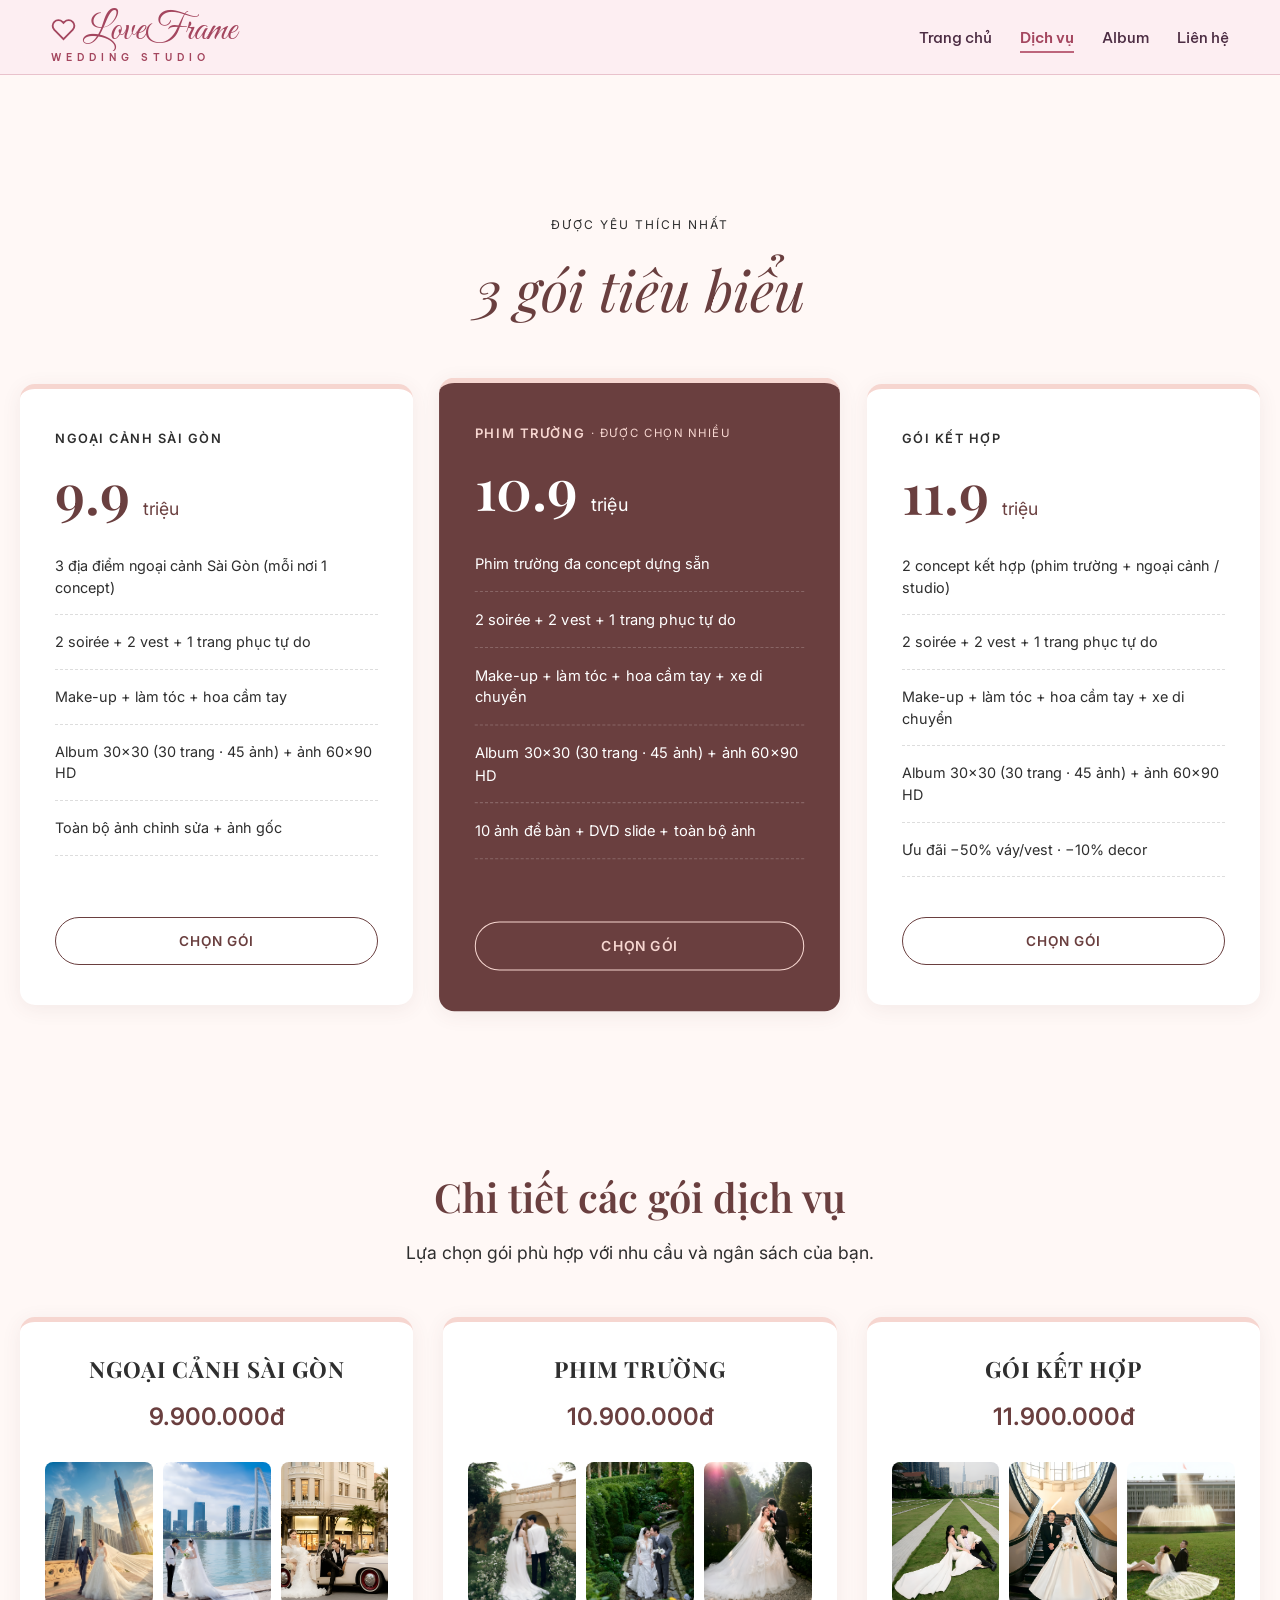
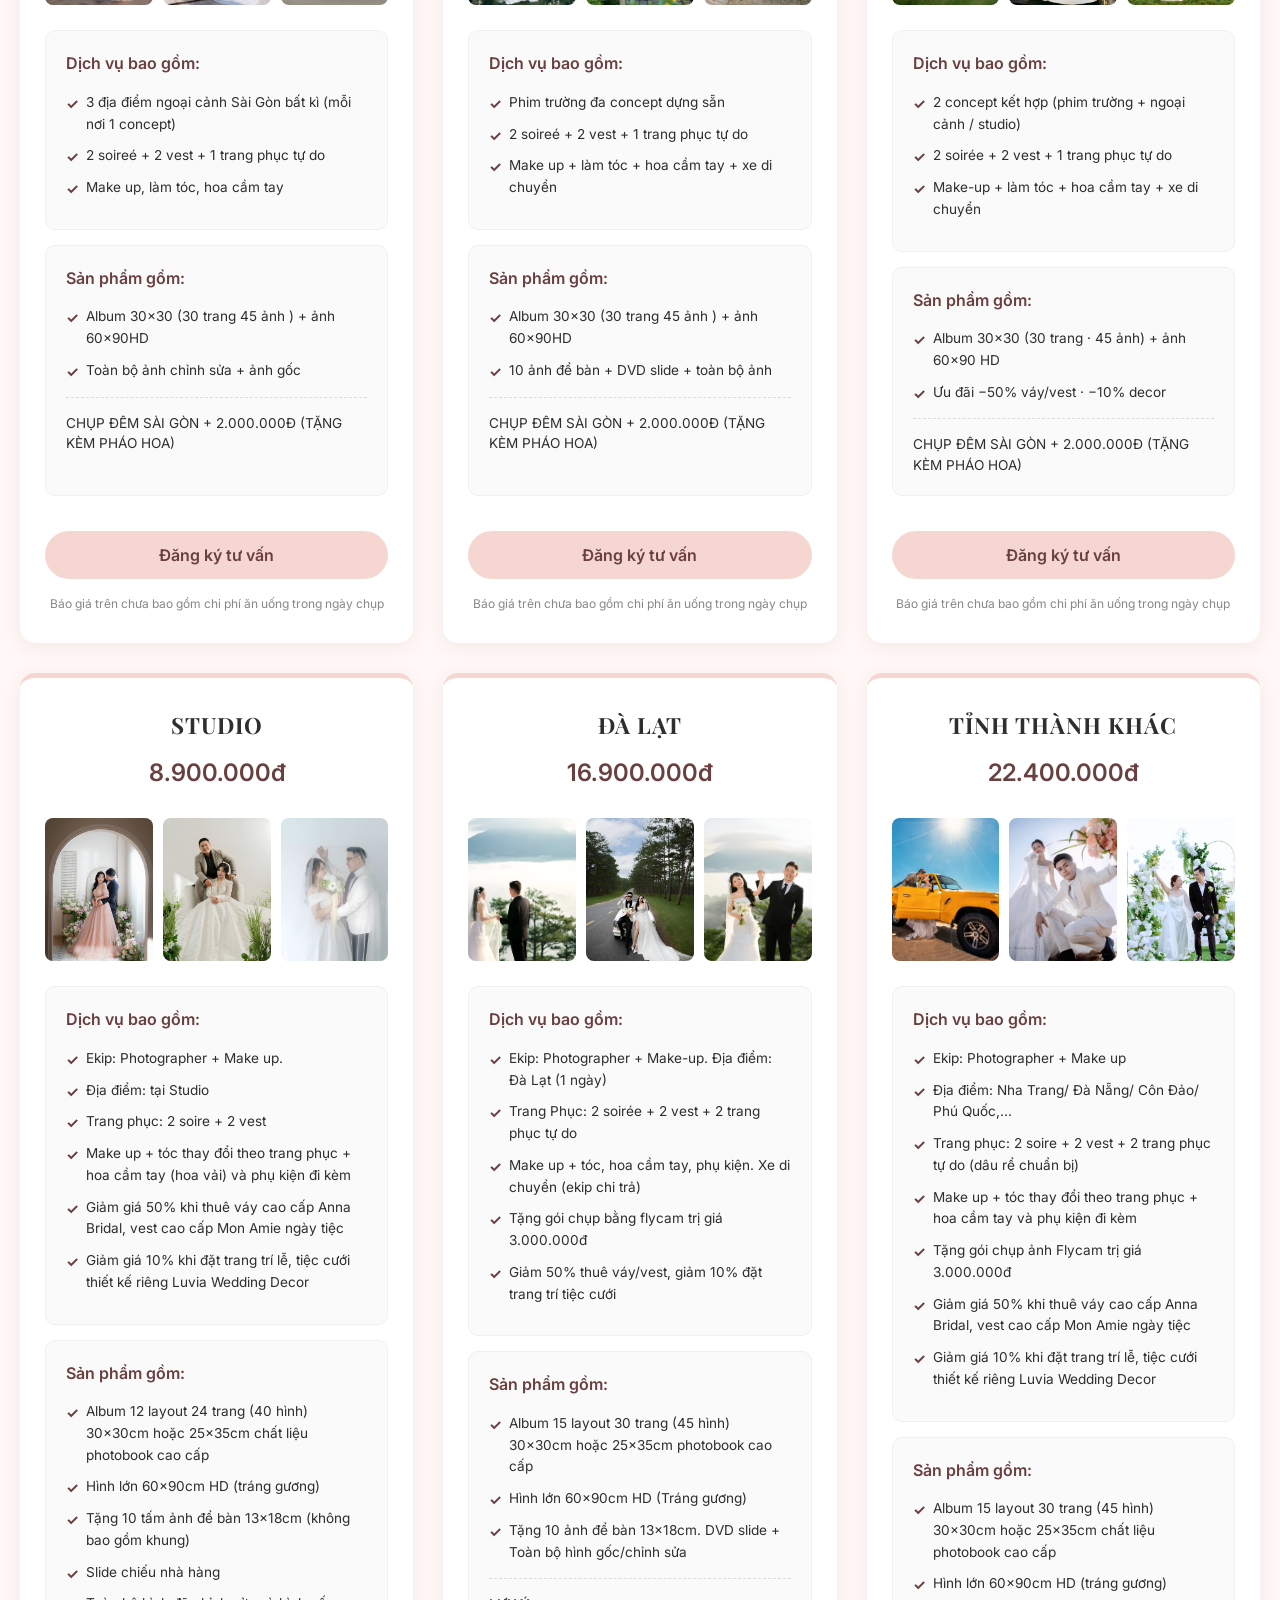
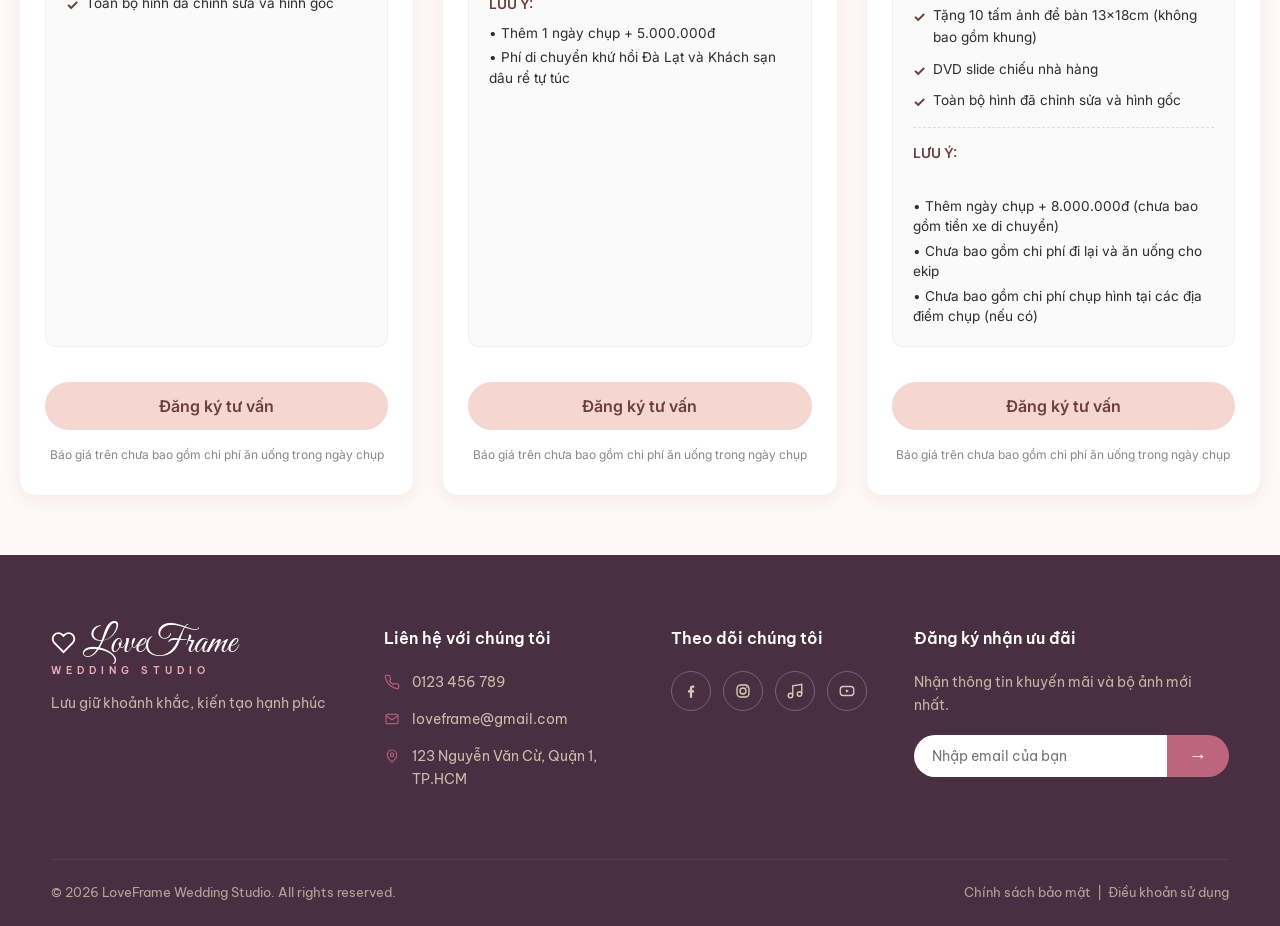
==== commit f30d757f: "Chỉnh sửa footer" ====
--- a/dich-vu.html
+++ b/dich-vu.html
@@ -354,7 +354,7 @@
       </div>
     </div>
     <div class="footer-bottom">
-      <span>© 2025 LoveFrame Wedding Studio. All rights reserved.</span>
+      <span>© 2026 LoveFrame Wedding Studio. All rights reserved.</span>
       <span><a href="#">Chính sách bảo mật</a> &nbsp;|&nbsp; <a href="#">Điều khoản sử dụng</a></span>
     </div>
   </div>
